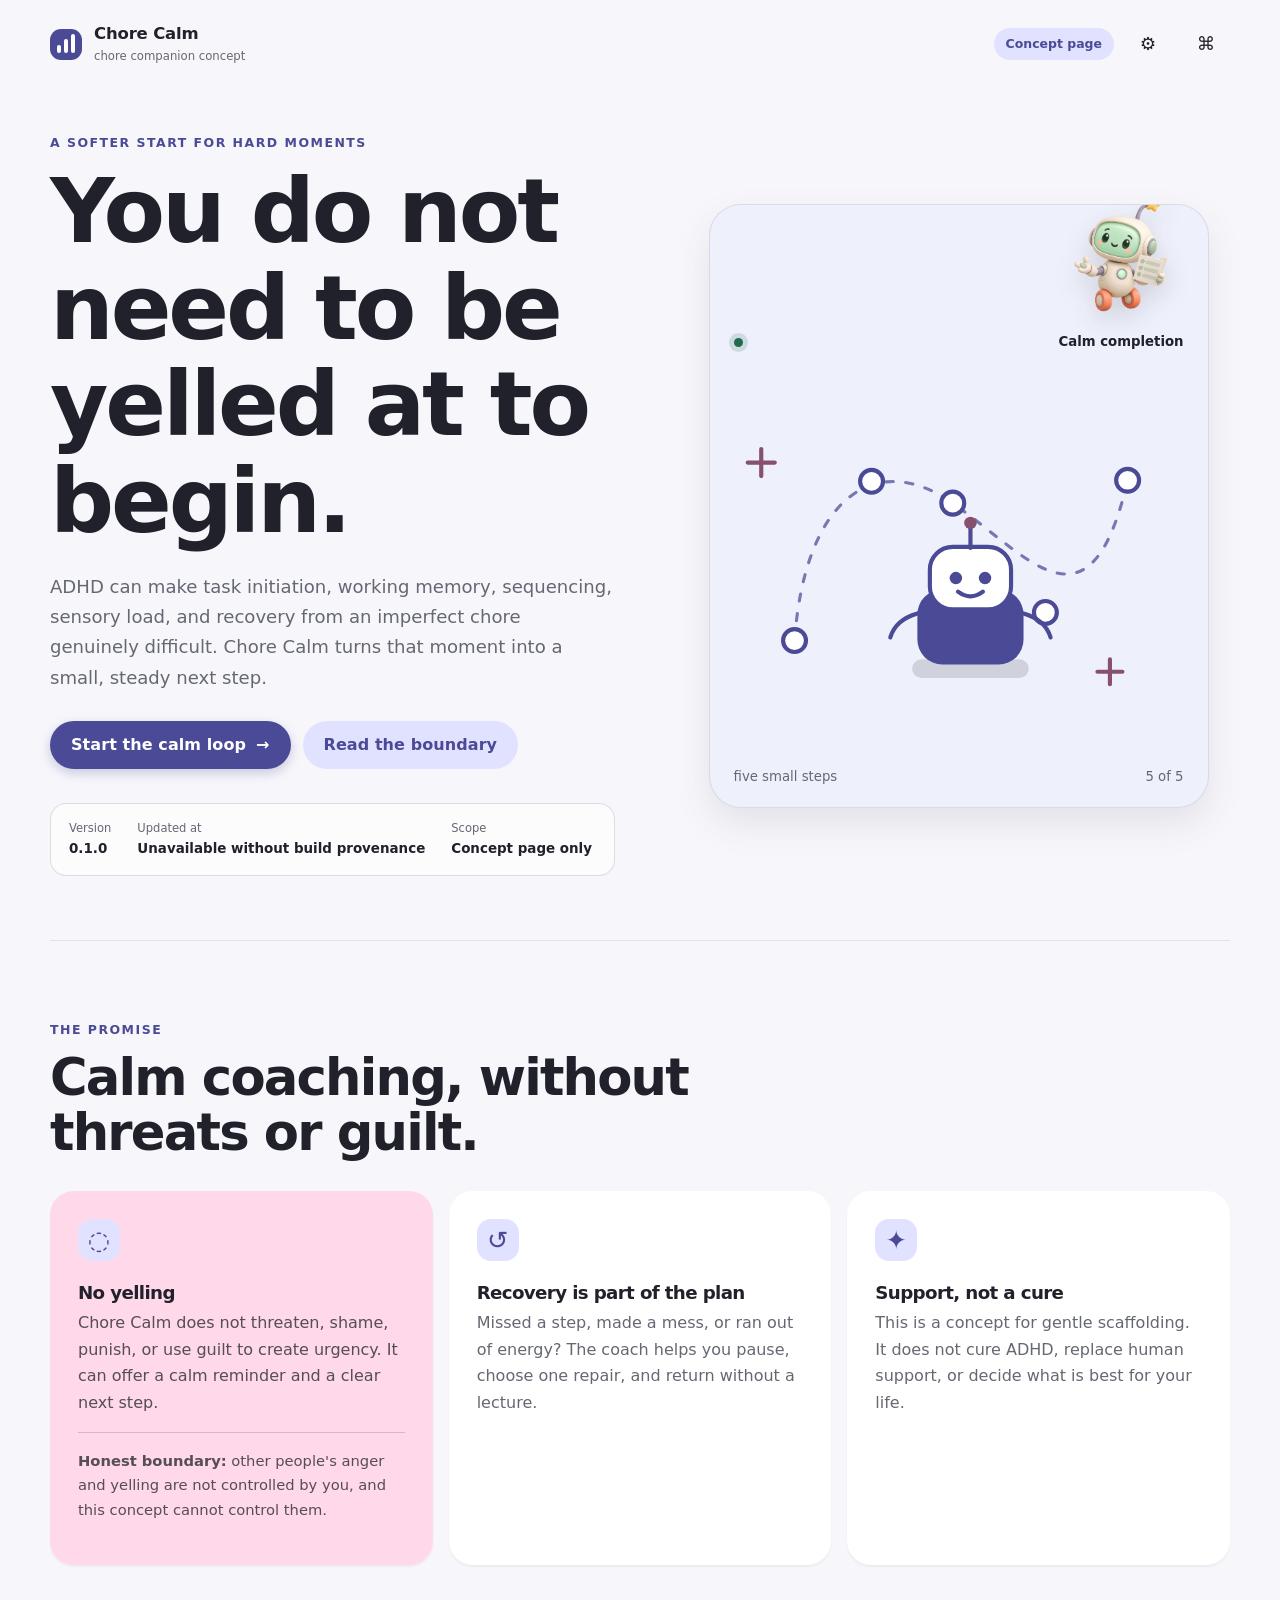
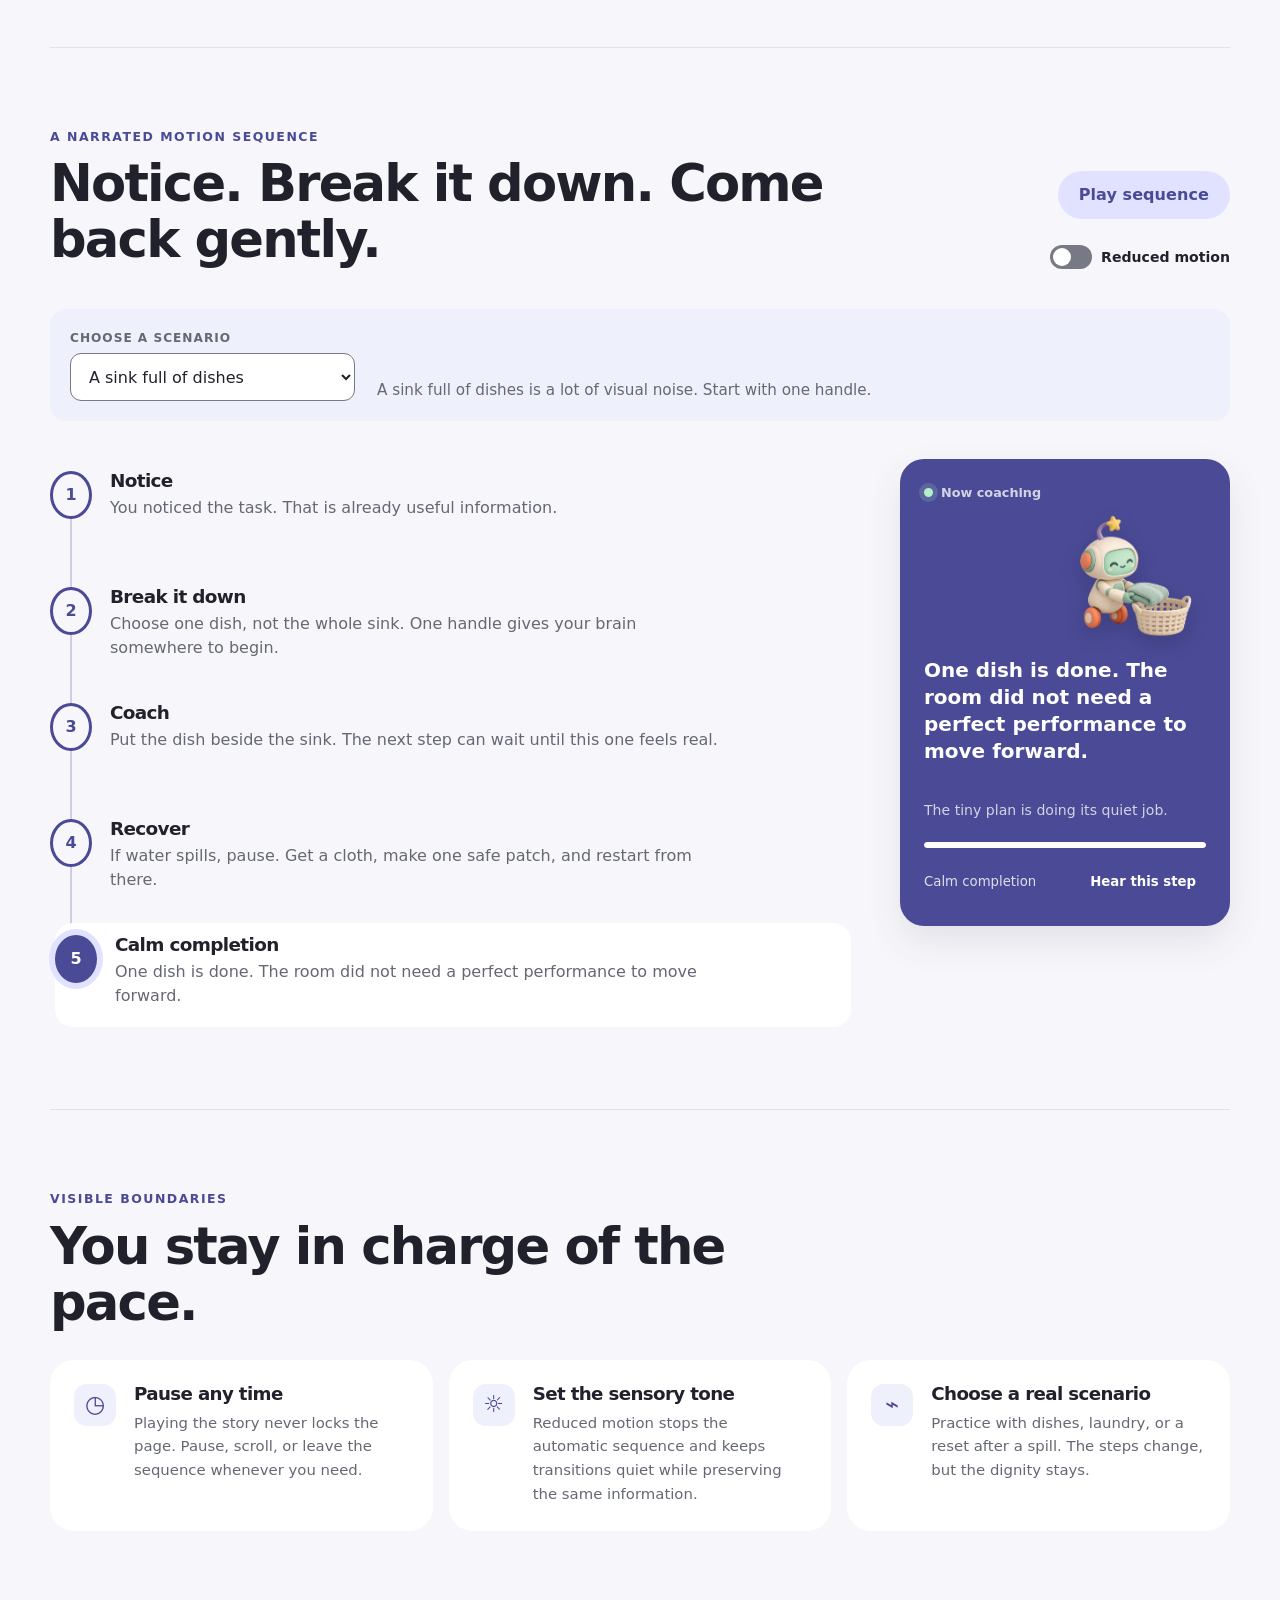
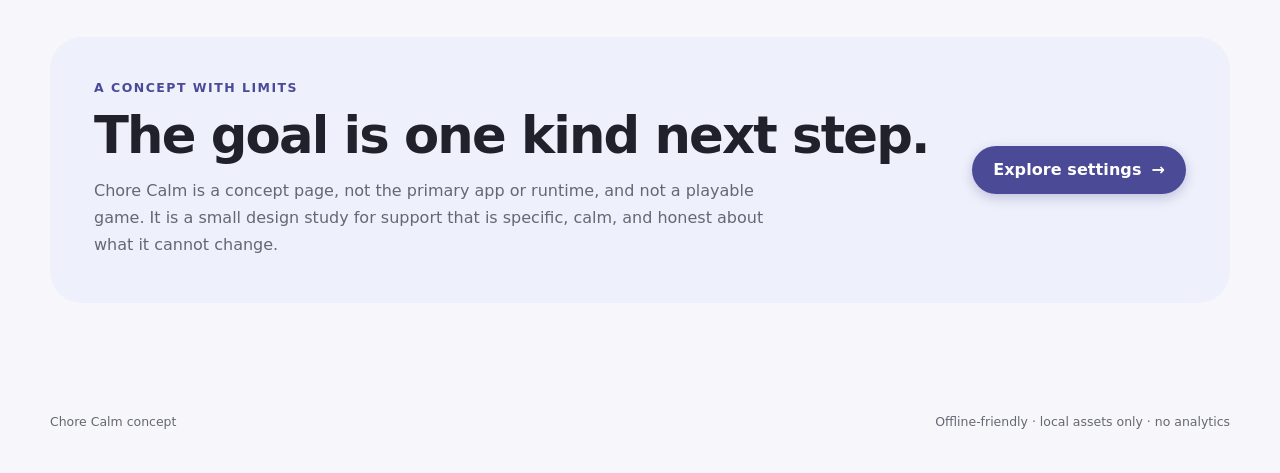
==== index.html @ c02b3ad4 "Bind static build to page and preview provenance Stage the real landing page, local mascot assets, p" ====
<!doctype html>
<html lang="en">
  <head>
    <meta charset="utf-8" />
    <meta name="viewport" content="width=device-width, initial-scale=1" />
    <meta name="theme-color" content="#f6f7fb" />
    <meta name="description" content="A calm, non-shaming chore companion concept for difficult task starts and recovery moments." />
    <meta property="og:title" content="Chore Calm | A gentler way to begin" />
    <meta property="og:description" content="A calm chore companion concept that teaches routines without yelling, shame, or threats." />
    <meta property="og:url" content="https://Ding-Ding-Projects.github.io/chore-calm/" />
    <meta property="og:type" content="website" />
    <meta property="og:site_name" content="Chore Calm" />
    <meta property="og:image" content="https://Ding-Ding-Projects.github.io/chore-calm/social-preview.png" />
    <meta property="og:image:width" content="1200" />
    <meta property="og:image:height" content="630" />
    <meta property="og:image:alt" content="Chore Calm companion robot with a calm five-step chore plan" />
    <meta name="twitter:card" content="summary_large_image" />
    <title>Chore Calm | A gentler way to begin</title>
    <link rel="stylesheet" href="styles.css" />
  </head>
  <body>
    <a class="skip-link" href="#main-content">Skip to content</a>
    <div class="app-shell">
      <header class="top-bar" aria-label="Page header">
        <a class="brand" href="#top" aria-label="Chore Calm home">
          <span class="brand-mark" aria-hidden="true"><span></span><span></span><span></span></span>
          <span>
            <strong>Chore Calm</strong>
            <small>chore companion concept</small>
          </span>
        </a>
        <div class="top-actions">
          <span class="concept-chip">Concept page</span>
          <button class="icon-button" id="open-settings" type="button" aria-haspopup="dialog" aria-controls="settings-dialog" title="Open settings">⚙</button>
          <button class="icon-button" id="open-palette" type="button" aria-haspopup="dialog" aria-controls="palette-dialog" title="Open command palette">⌘</button>
        </div>
      </header>

      <main id="main-content" tabindex="-1">
        <section class="hero section-wrap" id="top" aria-labelledby="hero-title">
          <div class="hero-copy">
            <p class="eyebrow">A softer start for hard moments</p>
            <h1 id="hero-title">You do not need to be yelled at to begin.</h1>
            <p class="hero-lede">ADHD can make task initiation, working memory, sequencing, sensory load, and recovery from an imperfect chore genuinely difficult. Chore Calm turns that moment into a small, steady next step.</p>
            <div class="hero-actions" role="group" aria-label="Explore the concept">
              <button class="button button-filled" id="start-story" type="button">Start the calm loop <span aria-hidden="true">→</span></button>
              <button class="button button-tonal" id="scroll-promise" type="button">Read the boundary</button>
            </div>
            <div class="provenance-card" aria-label="Concept provenance">
              <div><span class="meta-label">Version</span><strong id="version-value">0.1.0</strong></div>
              <div><span class="meta-label">Updated at</span><strong id="updated-value">Unavailable without build provenance</strong></div>
              <div><span class="meta-label">Scope</span><strong>Concept page only</strong></div>
            </div>
          </div>
          <div class="hero-visual" aria-label="Illustration of a small calm coaching loop">
            <div class="orbital-card">
              <img class="hero-mascot" src="assets/chore-calm-mascot-hero.png" alt="A friendly cream, mint, and coral companion robot holding a simple five-step card" />
              <div class="orbital-label"><span class="status-dot"></span><span id="story-status">Ready when you are</span></div>
              <svg class="orbital-art" viewBox="0 0 440 360" role="img" aria-labelledby="orbital-title orbital-description">
                <title id="orbital-title">A small robot beside a five-step path</title>
                <desc id="orbital-description">The path moves through notice, break-down, coaching, recovery, and calm completion.</desc>
                <path class="orbit-path" d="M62 258 C72 120 140 74 214 126 S346 259 382 104" />
                <circle class="path-node node-one" cx="62" cy="258" r="11" />
                <circle class="path-node node-two" cx="136" cy="105" r="11" />
                <circle class="path-node node-three" cx="214" cy="126" r="11" />
                <circle class="path-node node-four" cx="303" cy="231" r="11" />
                <circle class="path-node node-five" cx="382" cy="104" r="11" />
                <g class="robot" transform="translate(170 164)">
                  <rect class="robot-shadow" x="5" y="112" width="112" height="18" rx="9" />
                  <rect class="robot-body" x="10" y="45" width="102" height="72" rx="24" />
                  <rect class="robot-head" x="22" y="4" width="78" height="60" rx="22" />
                  <circle class="robot-eye" cx="47" cy="34" r="6" />
                  <circle class="robot-eye" cx="75" cy="34" r="6" />
                  <path class="robot-smile" d="M49 47 Q61 56 73 47" />
                  <path class="robot-antenna" d="M61 5 V-14" />
                  <circle class="robot-light" cx="61" cy="-19" r="6" />
                  <path class="robot-arm" d="M10 68 Q-11 74 -16 91" />
                  <path class="robot-arm" d="M112 68 Q133 74 138 91" />
                </g>
                <g class="sparkle sparkle-one" aria-hidden="true"><path d="M30 74v26M17 87h26" /></g>
                <g class="sparkle sparkle-two" aria-hidden="true"><path d="M365 276v24M353 288h24" /></g>
              </svg>
              <div class="orbital-footer"><span>five small steps</span><span id="step-count">1 of 5</span></div>
            </div>
          </div>
        </section>

        <section class="promise-section section-wrap" id="promise" aria-labelledby="promise-title">
          <div class="section-heading">
            <p class="eyebrow">The promise</p>
            <h2 id="promise-title">Calm coaching, without threats or guilt.</h2>
          </div>
          <div class="promise-grid">
            <article class="promise-card promise-card-primary">
              <span class="large-icon" aria-hidden="true">◌</span>
              <h3>No yelling</h3>
              <p>Chore Calm does not threaten, shame, punish, or use guilt to create urgency. It can offer a calm reminder and a clear next step.</p>
              <p class="boundary-note"><strong>Honest boundary:</strong> other people's anger and yelling are not controlled by you, and this concept cannot control them.</p>
            </article>
            <article class="promise-card">
              <span class="large-icon" aria-hidden="true">↺</span>
              <h3>Recovery is part of the plan</h3>
              <p>Missed a step, made a mess, or ran out of energy? The coach helps you pause, choose one repair, and return without a lecture.</p>
            </article>
            <article class="promise-card">
              <span class="large-icon" aria-hidden="true">✦</span>
              <h3>Support, not a cure</h3>
              <p>This is a concept for gentle scaffolding. It does not cure ADHD, replace human support, or decide what is best for your life.</p>
            </article>
          </div>
        </section>

        <section class="story-section section-wrap" id="story" aria-labelledby="story-title">
          <div class="story-header">
            <div>
              <p class="eyebrow">A narrated motion sequence</p>
              <h2 id="story-title">Notice. Break it down. Come back gently.</h2>
            </div>
            <div class="story-tools" role="group" aria-label="Motion controls">
              <button class="button button-tonal" id="play-story" type="button" aria-pressed="false">Play sequence</button>
              <label class="switch-label"><input id="reduced-motion" type="checkbox" /><span class="switch-track" aria-hidden="true"><span></span></span><span>Reduced motion</span></label>
            </div>
          </div>
          <div class="scenario-bar">
            <label for="scenario-select"><span class="field-label">Choose a scenario</span><select id="scenario-select"></select></label>
            <p id="scenario-description">A sink full of dishes is a lot of visual noise. Start with one handle.</p>
          </div>
          <div class="story-layout">
            <div class="story-rail" aria-label="Coaching sequence">
              <div class="rail-line" aria-hidden="true"></div>
              <ol id="story-steps" class="story-steps"></ol>
            </div>
            <aside class="narration-card" aria-live="polite" aria-atomic="true">
              <div class="narration-topline"><span class="status-dot"></span><span id="narration-kicker">Now coaching</span></div>
              <img class="story-character" id="story-character" src="assets/chore-calm-first-step.png" alt="The companion robot carrying a folded towel toward a basket" />
              <p id="narration-text">You noticed the task. That is already useful information.</p>
              <p class="tone-note" id="tone-note">Steady support is available.</p>
              <div class="narration-progress"><span id="narration-progress-bar"></span></div>
              <div class="narration-footer"><span id="narration-step-label">Notice</span><button class="text-button" id="narrate-now" type="button">Hear this step</button></div>
            </aside>
          </div>
        </section>

        <section class="controls-section section-wrap" id="controls" aria-labelledby="controls-title">
          <div class="section-heading">
            <p class="eyebrow">Visible boundaries</p>
            <h2 id="controls-title">You stay in charge of the pace.</h2>
          </div>
          <div class="control-grid">
            <article class="control-card">
              <div class="control-card-icon" aria-hidden="true">◷</div>
              <div><h3>Pause any time</h3><p>Playing the story never locks the page. Pause, scroll, or leave the sequence whenever you need.</p></div>
            </article>
            <article class="control-card">
              <div class="control-card-icon" aria-hidden="true">☼</div>
              <div><h3>Set the sensory tone</h3><p>Reduced motion stops the automatic sequence and keeps transitions quiet while preserving the same information.</p></div>
            </article>
            <article class="control-card">
              <div class="control-card-icon" aria-hidden="true">⌁</div>
              <div><h3>Choose a real scenario</h3><p>Practice with dishes, laundry, or a reset after a spill. The steps change, but the dignity stays.</p></div>
            </article>
          </div>
        </section>

        <section class="closing-section section-wrap" aria-labelledby="closing-title">
          <div class="closing-card">
            <div><p class="eyebrow">A concept with limits</p><h2 id="closing-title">The goal is one kind next step.</h2><p>Chore Calm is a concept page, not the primary app or runtime, and not a playable game. It is a small design study for support that is specific, calm, and honest about what it cannot change.</p></div>
            <button class="button button-filled" id="open-settings-bottom" type="button">Explore settings <span aria-hidden="true">→</span></button>
          </div>
        </section>
      </main>

      <footer class="footer section-wrap">
        <span>Chore Calm concept</span><span>Offline-friendly · local assets only · no analytics</span>
      </footer>
    </div>

    <div class="toast-region" id="toast-region" aria-live="polite" aria-atomic="true"></div>

    <dialog class="surface-dialog" id="settings-dialog" aria-labelledby="settings-title">
      <div class="dialog-header"><div><p class="eyebrow">Personalize this concept</p><h2 id="settings-title">Settings</h2></div><button class="icon-button close-dialog" type="button" aria-label="Close settings">×</button></div>
      <div class="dialog-scroll">
        <section class="settings-group" aria-labelledby="language-settings-title"><h3 id="language-settings-title">Language and tone</h3>
          <label class="field-row" for="language-mode"><span><strong>Language mode</strong><small>English, Cantonese, or both</small></span><select id="language-mode"><option value="en">English</option><option value="zh">廣東話</option><option value="bilingual">Bilingual / 雙語</option></select></label>
          <label class="field-row" for="english-funny"><span><strong>English tone</strong><small>Level 1 is steady, level 5 is playful</small></span><input id="english-funny" type="range" min="1" max="5" value="5" /></label>
          <label class="field-row" for="cantonese-funny"><span><strong>Cantonese tone</strong><small>Level 1 is steady, level 5 is playful</small></span><input id="cantonese-funny" type="range" min="1" max="5" value="5" /></label>
          <label class="switch-label full-row"><input id="show-emojis" type="checkbox" checked /><span class="switch-track" aria-hidden="true"><span></span></span><span>Show decorative emojis in messages</span></label>
        </section>
        <section class="settings-group" aria-labelledby="appearance-settings-title"><h3 id="appearance-settings-title">Appearance</h3>
          <label class="field-row" for="theme-mode"><span><strong>Theme</strong><small>Stored on this device</small></span><select id="theme-mode"><option value="system">Use device setting</option><option value="light">Light</option><option value="dark">Dark</option></select></label>
          <button class="button button-outlined full-row" id="reset-panel" type="button">Reset panel layout</button>
        </section>
        <section class="settings-group" aria-labelledby="narration-settings-title"><h3 id="narration-settings-title">Narration</h3>
          <label class="switch-label full-row"><input id="narration-enabled" type="checkbox" /><span class="switch-track" aria-hidden="true"><span></span></span><span>Enable spoken coaching (off by default)</span></label>
          <label class="field-row" for="narration-language"><span><strong>Narration language</strong><small>Both speaks English, then Cantonese</small></span><select id="narration-language"><option value="en">English</option><option value="zh">廣東話</option><option value="both">Both / 兩種</option></select></label>
          <label class="field-row" for="english-voice"><span><strong>English voice</strong><small>Choose automatically uses the available voice</small></span><select id="english-voice"><option value="auto">Choose automatically</option></select></label>
          <label class="field-row" for="cantonese-voice"><span><strong>Cantonese voice</strong><small>Uses a local Cantonese voice when available</small></span><select id="cantonese-voice"><option value="auto">Choose automatically</option></select></label>
          <label class="field-row" for="speech-rate"><span><strong>Rate</strong><small id="speech-rate-value">1.0</small></span><input id="speech-rate" type="range" min="0.5" max="2" step="0.1" value="1" /></label>
          <label class="field-row" for="speech-pitch"><span><strong>Pitch</strong><small id="speech-pitch-value">1.0</small></span><input id="speech-pitch" type="range" min="0.5" max="2" step="0.1" value="1" /></label>
        </section>
        <section class="settings-group" aria-labelledby="privacy-settings-title"><h3 id="privacy-settings-title">Local privacy</h3>
          <p class="settings-copy">This page makes no network calls. A vocabulary file is read locally and only a validated local copy can be stored in this browser. Do not upload a file containing sensitive information on a shared device.</p>
          <label class="file-picker full-row" for="vocabulary-file"><span class="button button-outlined">Choose local JSON</span><input id="vocabulary-file" type="file" accept="application/json,.json" /><span id="vocabulary-status">No file loaded</span></label>
          <button class="text-button full-row" id="clear-vocabulary" type="button">Clear local vocabulary</button>
        </section>
      </div>
      <div class="dialog-actions"><button class="button button-tonal close-dialog" type="button">Done</button></div>
    </dialog>

    <dialog class="surface-dialog palette-dialog" id="palette-dialog" aria-labelledby="palette-title">
      <div class="dialog-header"><div><p class="eyebrow">Quick navigation</p><h2 id="palette-title">Command palette</h2></div><button class="icon-button close-dialog" type="button" aria-label="Close command palette">×</button></div>
      <label class="palette-search" for="palette-input"><span aria-hidden="true">⌕</span><input id="palette-input" type="search" placeholder="Search controls and sections" autocomplete="off" /></label>
      <ul class="palette-results" id="palette-results" role="listbox" aria-label="Command results"></ul>
      <p class="palette-hint"><kbd>↑</kbd><kbd>↓</kbd> to move · <kbd>Enter</kbd> to open · <kbd>Esc</kbd> to close</p>
    </dialog>

    <script src="build-provenance.js"></script>
    <script src="content.js"></script>
    <script src="script.js"></script>
  </body>
</html>
---- styles.css ----
:root {
  color-scheme: light;
  --bg: #f7f7fb;
  --surface: #ffffff;
  --surface-container: #eef0fb;
  --surface-high: #e5e7f4;
  --ink: #20212a;
  --muted: #656873;
  --outline: #777985;
  --primary: #4a4a96;
  --on-primary: #ffffff;
  --primary-soft: #e1e2ff;
  --secondary: #5d5c70;
  --tertiary: #87506f;
  --tertiary-soft: #ffd8ea;
  --success: #216a50;
  --shadow: 0 16px 36px rgba(43, 43, 70, 0.1);
  --radius-xl: 32px;
  --radius-lg: 24px;
  --radius-md: 16px;
  --radius-sm: 10px;
  --max-width: 1180px;
  --focus: 0 0 0 3px var(--surface), 0 0 0 6px #6868c0;
  font-family: Inter, ui-sans-serif, system-ui, -apple-system, BlinkMacSystemFont, "Segoe UI", sans-serif;
  line-height: 1.5;
  font-weight: 400;
  font-synthesis: none;
  text-rendering: optimizeLegibility;
}

:root[data-theme="dark"] {
  color-scheme: dark;
  --bg: #12131a;
  --surface: #1c1d25;
  --surface-container: #242535;
  --surface-high: #2b2c3f;
  --ink: #e6e1ea;
  --muted: #c4c1ca;
  --outline: #91919f;
  --primary: #c4c3ff;
  --on-primary: #292967;
  --primary-soft: #34346a;
  --secondary: #c8c5d8;
  --tertiary: #f3b1d3;
  --tertiary-soft: #632f50;
  --success: #7ed8af;
  --shadow: 0 16px 36px rgba(0, 0, 0, 0.26);
  --focus: 0 0 0 3px var(--surface), 0 0 0 6px #aaa9ff;
}

* { box-sizing: border-box; }
html { scroll-behavior: smooth; }
body { margin: 0; background: var(--bg); color: var(--ink); }
button, input, select { font: inherit; }
button, select, input[type="range"], input[type="checkbox"], .file-picker { min-height: 48px; }
button, select, .file-picker { cursor: pointer; }
button:focus-visible, a:focus-visible, select:focus-visible, input:focus-visible, .file-picker:focus-within { outline: none; box-shadow: var(--focus); }
a { color: inherit; }
.skip-link { position: fixed; z-index: 20; left: 16px; top: -60px; padding: 12px 16px; background: var(--primary); color: var(--on-primary); border-radius: 12px; text-decoration: none; }
.skip-link:focus { top: 16px; }
.app-shell { min-height: 100vh; overflow: hidden; }
.section-wrap { width: min(calc(100% - 48px), var(--max-width)); margin-inline: auto; }
.top-bar { display: flex; align-items: center; justify-content: space-between; width: min(calc(100% - 48px), var(--max-width)); min-height: 88px; margin: auto; }
.brand { display: inline-flex; align-items: center; gap: 12px; text-decoration: none; }
.brand strong { display: block; font-size: 1.03rem; letter-spacing: -0.01em; }
.brand small { display: block; color: var(--muted); font-size: 0.73rem; margin-top: 1px; }
.brand-mark { display: inline-flex; align-items: end; gap: 3px; height: 31px; padding: 7px; background: var(--primary); border-radius: 11px; }
.brand-mark span { display: block; width: 4px; border-radius: 5px; background: var(--on-primary); }
.brand-mark span:nth-child(1) { height: 8px; }.brand-mark span:nth-child(2) { height: 14px; }.brand-mark span:nth-child(3) { height: 19px; }
.top-actions { display: flex; align-items: center; gap: 10px; }.concept-chip { padding: 7px 12px; border-radius: 99px; color: var(--primary); background: var(--primary-soft); font-size: 0.78rem; font-weight: 700; }
.icon-button { display: inline-grid; place-items: center; width: 48px; padding: 0; border: 0; border-radius: 50%; background: transparent; color: var(--ink); font-size: 1.15rem; }
.icon-button:hover { background: var(--surface-high); }
.hero { display: grid; grid-template-columns: 1.02fr 0.98fr; gap: 72px; align-items: center; min-height: 610px; padding-top: 48px; padding-bottom: 64px; }
.eyebrow { margin: 0 0 12px; color: var(--primary); font-size: 0.78rem; font-weight: 800; letter-spacing: 0.12em; line-height: 1.2; text-transform: uppercase; }
h1, h2, h3, p { margin-top: 0; } h1, h2, h3 { letter-spacing: -0.035em; line-height: 1.08; } h1 { max-width: 650px; margin-bottom: 22px; font-size: clamp(3rem, 7vw, 5.85rem); font-weight: 760; } h2 { margin-bottom: 14px; font-size: clamp(2rem, 4vw, 3.3rem); } h3 { margin-bottom: 8px; font-size: 1.14rem; }
.hero-lede { max-width: 610px; margin-bottom: 28px; color: var(--muted); font-size: 1.13rem; line-height: 1.67; }
.hero-actions { display: flex; flex-wrap: wrap; gap: 12px; margin-bottom: 34px; }.button { display: inline-flex; align-items: center; justify-content: center; gap: 10px; padding: 0 20px; border: 1px solid transparent; border-radius: 999px; font-weight: 750; letter-spacing: 0.005em; transition: transform .18s ease, box-shadow .18s ease, background .18s ease; }.button:hover { transform: translateY(-1px); }.button-filled { background: var(--primary); color: var(--on-primary); box-shadow: 0 4px 12px color-mix(in srgb, var(--primary) 28%, transparent); }.button-tonal { background: var(--primary-soft); color: var(--primary); }.button-outlined { border-color: var(--outline); background: transparent; color: var(--ink); }.text-button { min-height: 40px; padding: 5px 10px; border: 0; border-radius: 9px; background: transparent; color: var(--primary); font-weight: 750; }.text-button:hover { background: var(--primary-soft); }
.provenance-card { display: flex; flex-wrap: wrap; gap: 17px 26px; padding: 16px 18px; border: 1px solid color-mix(in srgb, var(--outline) 24%, transparent); border-radius: var(--radius-md); background: color-mix(in srgb, var(--surface) 60%, transparent); }.provenance-card > div { display: grid; gap: 2px; }.meta-label { color: var(--muted); font-size: 0.72rem; }.provenance-card strong { font-size: 0.84rem; font-weight: 700; }
.hero-visual { display: grid; place-items: center; }.orbital-card { width: min(100%, 500px); overflow: hidden; border: 1px solid color-mix(in srgb, var(--outline) 18%, transparent); border-radius: var(--radius-xl); background: var(--surface-container); box-shadow: var(--shadow); }.orbital-label, .orbital-footer { display: flex; align-items: center; justify-content: space-between; padding: 20px 24px; color: var(--muted); font-size: 0.83rem; }.orbital-label { color: var(--ink); font-weight: 750; }.status-dot { display: inline-block; width: 9px; height: 9px; margin-right: 8px; border-radius: 50%; background: var(--success); box-shadow: 0 0 0 5px color-mix(in srgb, var(--success) 16%, transparent); }.orbital-art { display: block; width: 100%; height: auto; padding: 0 20px; }.orbit-path { fill: none; stroke: var(--primary); stroke-dasharray: 7 12; stroke-linecap: round; stroke-width: 3; opacity: .72; animation: draw-path 4s ease-in-out infinite alternate; }.path-node { fill: var(--surface); stroke: var(--primary); stroke-width: 4; animation: node-breathe 2.6s ease-in-out infinite; }.node-two { animation-delay: .25s; }.node-three { animation-delay: .5s; }.node-four { animation-delay: .75s; }.node-five { animation-delay: 1s; }.robot { transform-box: fill-box; transform-origin: center; animation: robot-float 3.8s ease-in-out infinite; }.robot-shadow { fill: color-mix(in srgb, var(--ink) 15%, transparent); }.robot-body { fill: var(--primary); }.robot-head { fill: var(--surface); stroke: var(--primary); stroke-width: 4; }.robot-eye { fill: var(--primary); }.robot-smile, .robot-antenna, .robot-arm { fill: none; stroke: var(--primary); stroke-linecap: round; stroke-width: 4; }.robot-light { fill: var(--tertiary); }.sparkle path { fill: none; stroke: var(--tertiary); stroke-linecap: round; stroke-width: 4; }.sparkle-one { animation: sparkle 2.5s ease-in-out infinite; }.sparkle-two { animation: sparkle 2.5s ease-in-out .8s infinite; }
.promise-section, .story-section, .controls-section, .closing-section { padding-block: 82px; }.promise-section { border-top: 1px solid color-mix(in srgb, var(--outline) 16%, transparent); }.section-heading { max-width: 700px; margin-bottom: 30px; }.promise-grid { display: grid; grid-template-columns: repeat(3, 1fr); gap: 16px; }.promise-card { min-height: 270px; padding: 28px; border-radius: var(--radius-lg); background: var(--surface); box-shadow: 0 2px 2px color-mix(in srgb, var(--ink) 5%, transparent); }.promise-card-primary { background: var(--tertiary-soft); }.promise-card p { color: var(--muted); line-height: 1.65; }.promise-card-primary p { color: color-mix(in srgb, var(--ink) 76%, transparent); }.large-icon { display: inline-grid; place-items: center; width: 42px; height: 42px; margin-bottom: 22px; border-radius: 14px; background: var(--primary-soft); color: var(--primary); font-size: 1.6rem; }.boundary-note { padding-top: 16px; border-top: 1px solid color-mix(in srgb, var(--ink) 18%, transparent); font-size: .92rem; }
.story-section { border-top: 1px solid color-mix(in srgb, var(--outline) 16%, transparent); }.story-header { display: flex; align-items: end; justify-content: space-between; gap: 24px; }.story-tools { display: flex; align-items: center; flex-wrap: wrap; justify-content: end; gap: 14px; }.switch-label { display: inline-flex; align-items: center; gap: 9px; min-height: 48px; color: var(--ink); font-size: .88rem; font-weight: 700; }.switch-label input { position: absolute; width: 1px; height: 1px; opacity: .01; }.switch-track { position: relative; display: inline-block; width: 42px; height: 24px; padding: 3px; border-radius: 99px; background: var(--outline); transition: background .2s ease; }.switch-track span { display: block; width: 18px; height: 18px; border-radius: 50%; background: white; transition: transform .2s ease; }.switch-label input:checked + .switch-track { background: var(--primary); }.switch-label input:checked + .switch-track span { transform: translateX(18px); }
.scenario-bar { display: flex; align-items: end; gap: 22px; margin-top: 28px; padding: 20px; border-radius: var(--radius-md); background: var(--surface-container); }.scenario-bar label { display: grid; gap: 6px; min-width: min(100%, 285px); }.field-label { color: var(--muted); font-size: .76rem; font-weight: 800; text-transform: uppercase; letter-spacing: .08em; }.scenario-bar select, .field-row select { width: 100%; min-height: 48px; padding: 0 14px; border: 1px solid var(--outline); border-radius: 11px; background: var(--surface); color: var(--ink); }.scenario-bar p { margin: 0; color: var(--muted); font-size: .95rem; }
.story-layout { display: grid; grid-template-columns: minmax(0, 1fr) 330px; gap: 54px; align-items: start; margin-top: 38px; }.story-rail { position: relative; }.rail-line { position: absolute; left: 20px; top: 22px; bottom: 22px; width: 2px; background: color-mix(in srgb, var(--primary) 24%, transparent); }.story-steps { display: grid; gap: 12px; position: relative; list-style: none; margin: 0; padding: 0; }.story-step { display: grid; grid-template-columns: 42px 1fr; gap: 18px; align-items: start; min-height: 104px; padding: 12px 14px 18px 0; border-radius: 18px; transition: background .28s ease, transform .28s ease; }.story-step.is-current { background: var(--surface); transform: translateX(5px); }.step-marker { display: grid; place-items: center; width: 42px; height: 42px; border: 3px solid var(--primary); border-radius: 50%; background: var(--bg); color: var(--primary); font-weight: 800; z-index: 1; }.story-step.is-current .step-marker { background: var(--primary); color: var(--on-primary); box-shadow: 0 0 0 6px var(--primary-soft); }.story-step h3 { margin: 0 0 5px; font-size: 1.15rem; }.story-step p { max-width: 620px; margin: 0; color: var(--muted); }.story-step .secondary-copy { display: none; margin-top: 4px; font-size: .9rem; }.lang-zh .primary-copy { display: none; }.lang-zh .secondary-copy { display: block; }.lang-bilingual .secondary-copy { display: block; }
.narration-card { position: sticky; top: 22px; padding: 24px; border-radius: var(--radius-lg); background: var(--primary); color: var(--on-primary); box-shadow: var(--shadow); }.narration-topline { color: color-mix(in srgb, var(--on-primary) 76%, transparent); font-size: .8rem; font-weight: 750; }.narration-card .status-dot { background: #b5efc6; box-shadow: 0 0 0 5px rgba(181,239,198,.16); }.narration-card p { min-height: 130px; margin: 28px 0 24px; font-size: 1.25rem; font-weight: 700; line-height: 1.35; }.narration-progress { height: 6px; overflow: hidden; border-radius: 99px; background: color-mix(in srgb, var(--on-primary) 26%, transparent); }.narration-progress span { display: block; width: 20%; height: 100%; border-radius: inherit; background: var(--on-primary); transition: width .3s ease; }.narration-footer { display: flex; align-items: center; justify-content: space-between; gap: 12px; margin-top: 14px; color: color-mix(in srgb, var(--on-primary) 82%, transparent); font-size: .83rem; }.narration-footer .text-button { color: var(--on-primary); }
.controls-section { border-top: 1px solid color-mix(in srgb, var(--outline) 16%, transparent); }.control-grid { display: grid; grid-template-columns: repeat(3, 1fr); gap: 16px; }.control-card { display: flex; gap: 18px; padding: 24px; border-radius: var(--radius-lg); background: var(--surface); }.control-card p { margin-bottom: 0; color: var(--muted); font-size: .93rem; line-height: 1.6; }.control-card-icon { display: grid; place-items: center; flex: 0 0 42px; width: 42px; height: 42px; border-radius: 13px; background: var(--surface-container); color: var(--primary); font-size: 1.45rem; }.closing-section { padding-top: 24px; }.closing-card { display: flex; align-items: center; justify-content: space-between; gap: 32px; padding: 44px; border-radius: var(--radius-xl); background: var(--surface-container); }.closing-card p:not(.eyebrow) { max-width: 700px; margin: 0; color: var(--muted); line-height: 1.7; }.footer { display: flex; justify-content: space-between; gap: 20px; padding-block: 28px 42px; color: var(--muted); font-size: .78rem; }
.toast-region { position: fixed; right: 20px; bottom: 20px; z-index: 25; display: grid; gap: 10px; width: min(360px, calc(100% - 40px)); }.toast { padding: 15px 17px; border: 1px solid color-mix(in srgb, var(--outline) 30%, transparent); border-radius: 15px; background: var(--surface); color: var(--ink); box-shadow: var(--shadow); animation: toast-in .25s ease both; }.toast strong { display: block; margin-bottom: 3px; }.toast p { margin: 0; color: var(--muted); font-size: .88rem; }
.surface-dialog { width: min(680px, calc(100% - 32px)); max-height: min(760px, calc(100dvh - 32px)); padding: 0; overflow: hidden; border: 1px solid color-mix(in srgb, var(--outline) 35%, transparent); border-radius: var(--radius-xl); background: var(--surface); color: var(--ink); box-shadow: 0 24px 70px rgba(0,0,0,.3); }.surface-dialog::backdrop { background: rgba(18, 19, 26, .48); backdrop-filter: blur(4px); }.dialog-header { display: flex; align-items: start; justify-content: space-between; gap: 18px; padding: 28px 30px 18px; }.dialog-header h2 { margin-bottom: 0; }.dialog-scroll { max-height: min(570px, calc(100dvh - 188px)); overflow: auto; padding: 0 30px 22px; }.settings-group { padding-block: 20px; border-top: 1px solid color-mix(in srgb, var(--outline) 20%, transparent); }.settings-group h3 { margin-bottom: 16px; font-size: 1.1rem; }.settings-copy { margin: 0 0 16px; color: var(--muted); font-size: .9rem; }.field-row { display: grid; grid-template-columns: 1fr minmax(170px, 230px); align-items: center; gap: 18px; min-height: 68px; }.field-row > span { display: grid; gap: 3px; }.field-row small { color: var(--muted); font-size: .78rem; }.field-row input[type="range"] { width: 100%; accent-color: var(--primary); }.full-row { width: 100%; margin-top: 10px; }.file-picker { display: flex; align-items: center; gap: 12px; flex-wrap: wrap; color: var(--muted); }.file-picker input { position: absolute; width: 1px; height: 1px; overflow: hidden; clip: rect(0 0 0 0); white-space: nowrap; }.file-picker .button { min-height: 48px; }.dialog-actions { display: flex; justify-content: end; padding: 14px 30px 24px; border-top: 1px solid color-mix(in srgb, var(--outline) 20%, transparent); }.palette-dialog { width: min(620px, calc(100% - 32px)); }.palette-search { display: flex; align-items: center; gap: 10px; margin: 0 30px 12px; padding: 0 14px; border: 1px solid var(--outline); border-radius: 14px; }.palette-search input { width: 100%; min-height: 52px; border: 0; outline: 0; background: transparent; color: var(--ink); }.palette-results { display: grid; gap: 6px; min-height: 90px; max-height: 330px; overflow: auto; margin: 0; padding: 0 30px; list-style: none; }.palette-results button { display: flex; align-items: center; justify-content: space-between; width: 100%; min-height: 54px; padding: 0 14px; border: 0; border-radius: 12px; background: transparent; color: var(--ink); text-align: left; }.palette-results button:hover, .palette-results button[aria-selected="true"] { background: var(--primary-soft); }.palette-results small { color: var(--muted); }.palette-hint { margin: 18px 30px 24px; color: var(--muted); font-size: .76rem; }.palette-hint kbd { display: inline-block; margin-right: 4px; padding: 2px 5px; border: 1px solid var(--outline); border-radius: 4px; font-family: inherit; }
@keyframes draw-path { from { stroke-dashoffset: 0; } to { stroke-dashoffset: -38; } } @keyframes node-breathe { 0%,100% { transform: scale(1); transform-origin: center; } 50% { transform: scale(1.12); transform-origin: center; } } @keyframes robot-float { 0%,100% { transform: translateY(0); } 50% { transform: translateY(-7px); } } @keyframes sparkle { 0%,100% { opacity: .25; transform: scale(.7); transform-origin: center; } 50% { opacity: 1; transform: scale(1); transform-origin: center; } } @keyframes toast-in { from { opacity: 0; transform: translateY(8px); } to { opacity: 1; transform: translateY(0); } }
@media (prefers-reduced-motion: reduce) { *, *::before, *::after { scroll-behavior: auto !important; animation-duration: .001ms !important; animation-iteration-count: 1 !important; transition-duration: .001ms !important; } }
@media (max-width: 880px) { .hero { grid-template-columns: 1fr; gap: 34px; min-height: auto; }.hero-copy { max-width: 700px; }.hero-visual { justify-items: start; }.promise-grid, .control-grid { grid-template-columns: 1fr 1fr; }.promise-card-primary { grid-column: 1 / -1; }.story-layout { grid-template-columns: 1fr; gap: 28px; }.narration-card { position: relative; top: auto; }.narration-card p { min-height: auto; }.closing-card { align-items: start; flex-direction: column; } }
@media (max-width: 600px) { .section-wrap, .top-bar { width: min(calc(100% - 32px), var(--max-width)); }.top-bar { min-height: 76px; }.concept-chip { display: none; }.hero { padding-top: 34px; padding-bottom: 36px; }.hero-lede { font-size: 1rem; }.provenance-card { display: grid; gap: 11px; }.promise-section, .story-section, .controls-section, .closing-section { padding-block: 58px; }.promise-grid, .control-grid { grid-template-columns: 1fr; }.promise-card-primary { grid-column: auto; }.story-header, .scenario-bar { align-items: start; flex-direction: column; }.story-tools { justify-content: start; }.story-step { grid-template-columns: 36px 1fr; gap: 14px; }.step-marker { width: 36px; height: 36px; }.rail-line { left: 17px; }.closing-card { padding: 28px; }.footer { align-items: start; flex-direction: column; }.field-row { grid-template-columns: 1fr; gap: 7px; padding-block: 10px; }.dialog-header, .dialog-scroll { padding-inline: 20px; }.palette-search, .palette-results { margin-inline: 20px; padding-inline: 0; }.palette-hint { margin-inline: 20px; } }
@media (max-width: 360px) { .section-wrap, .top-bar { width: calc(100% - 24px); } h1 { font-size: 2.7rem; }.hero-actions .button { width: 100%; }.story-tools .button { width: 100%; }.narration-footer { align-items: start; flex-direction: column; } }

.narration-card .tone-note { min-height: 0; margin: -10px 0 22px; color: color-mix(in srgb, var(--on-primary) 76%, transparent); font-size: .88rem; font-weight: 500; }
.surface-dialog { resize: both; }
.hero-mascot { display: block; width: 125px; height: 125px; object-fit: contain; margin: -12px 24px -6px auto; filter: drop-shadow(0 10px 12px rgba(31, 31, 45, .15)); }
.story-character { display: block; width: 100%; height: 130px; object-fit: contain; object-position: right center; margin: 8px 0 -12px; filter: drop-shadow(0 8px 10px rgba(0, 0, 0, .14)); }
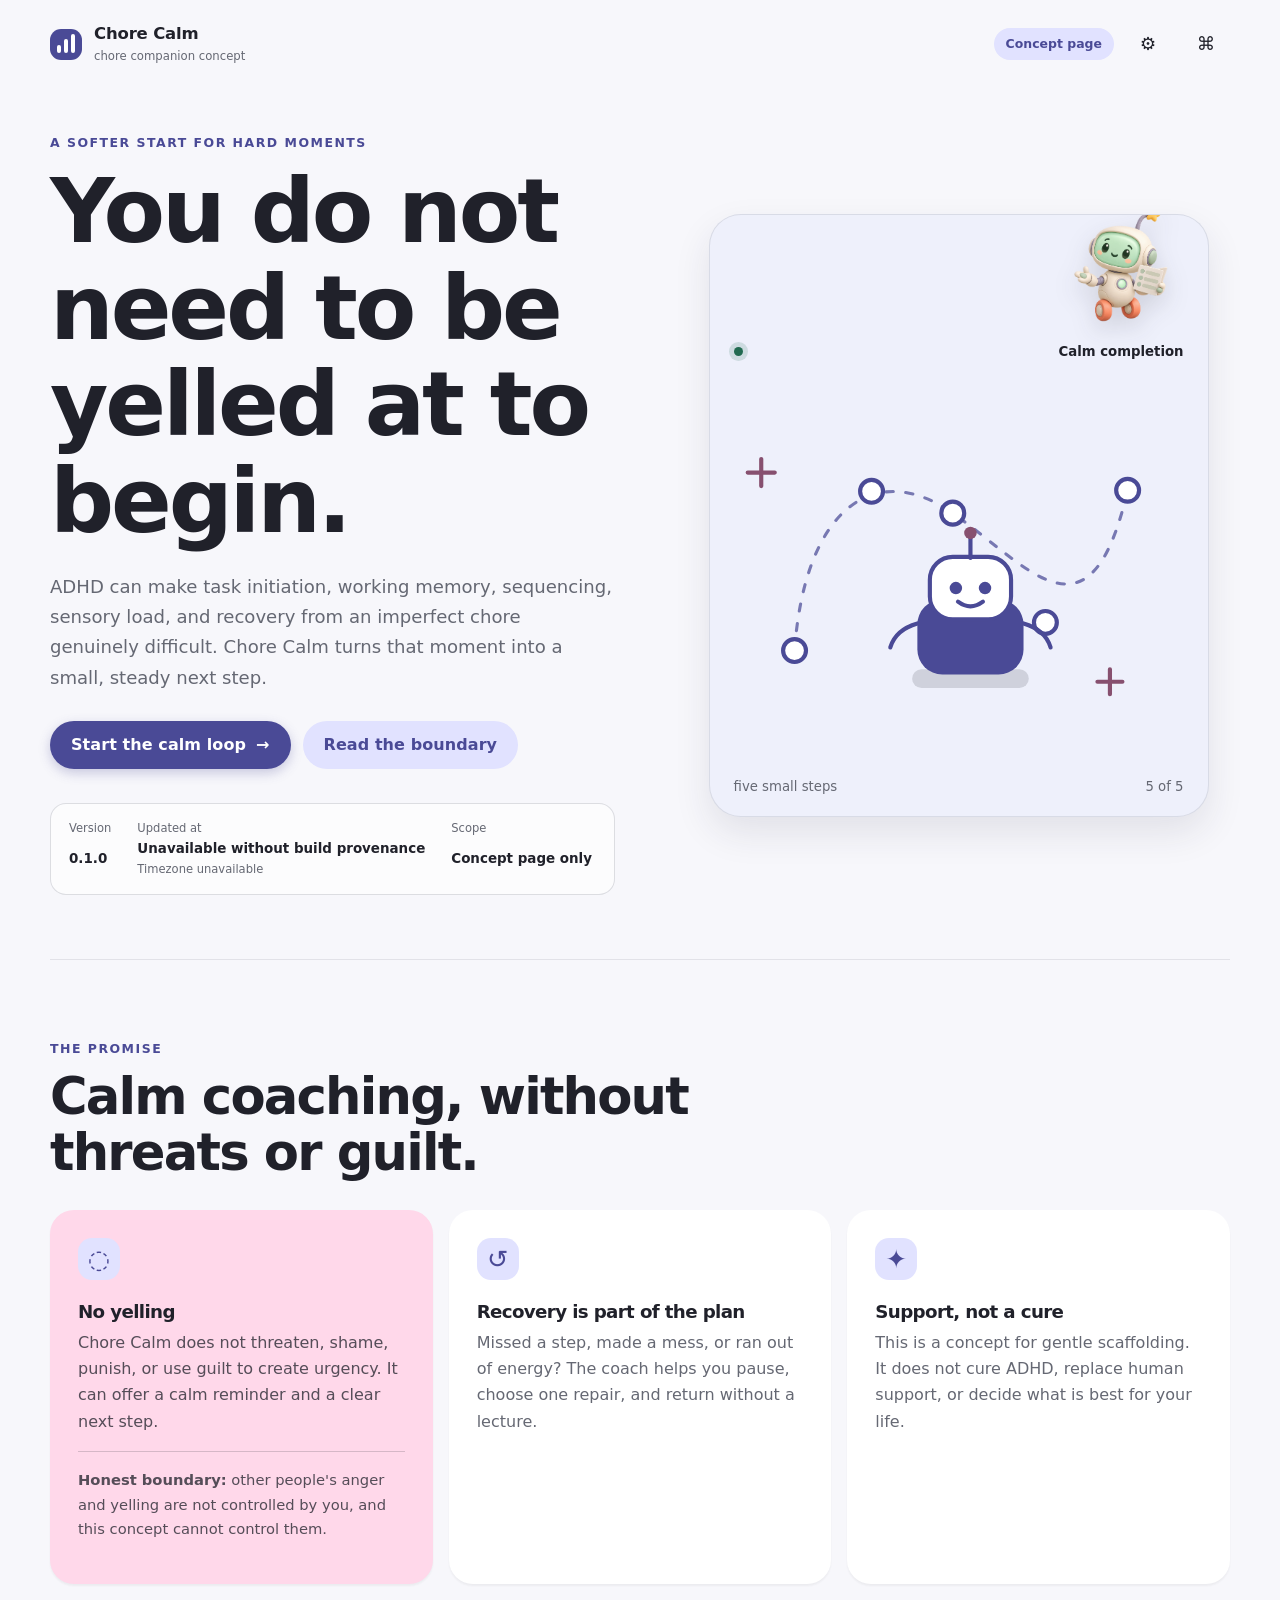
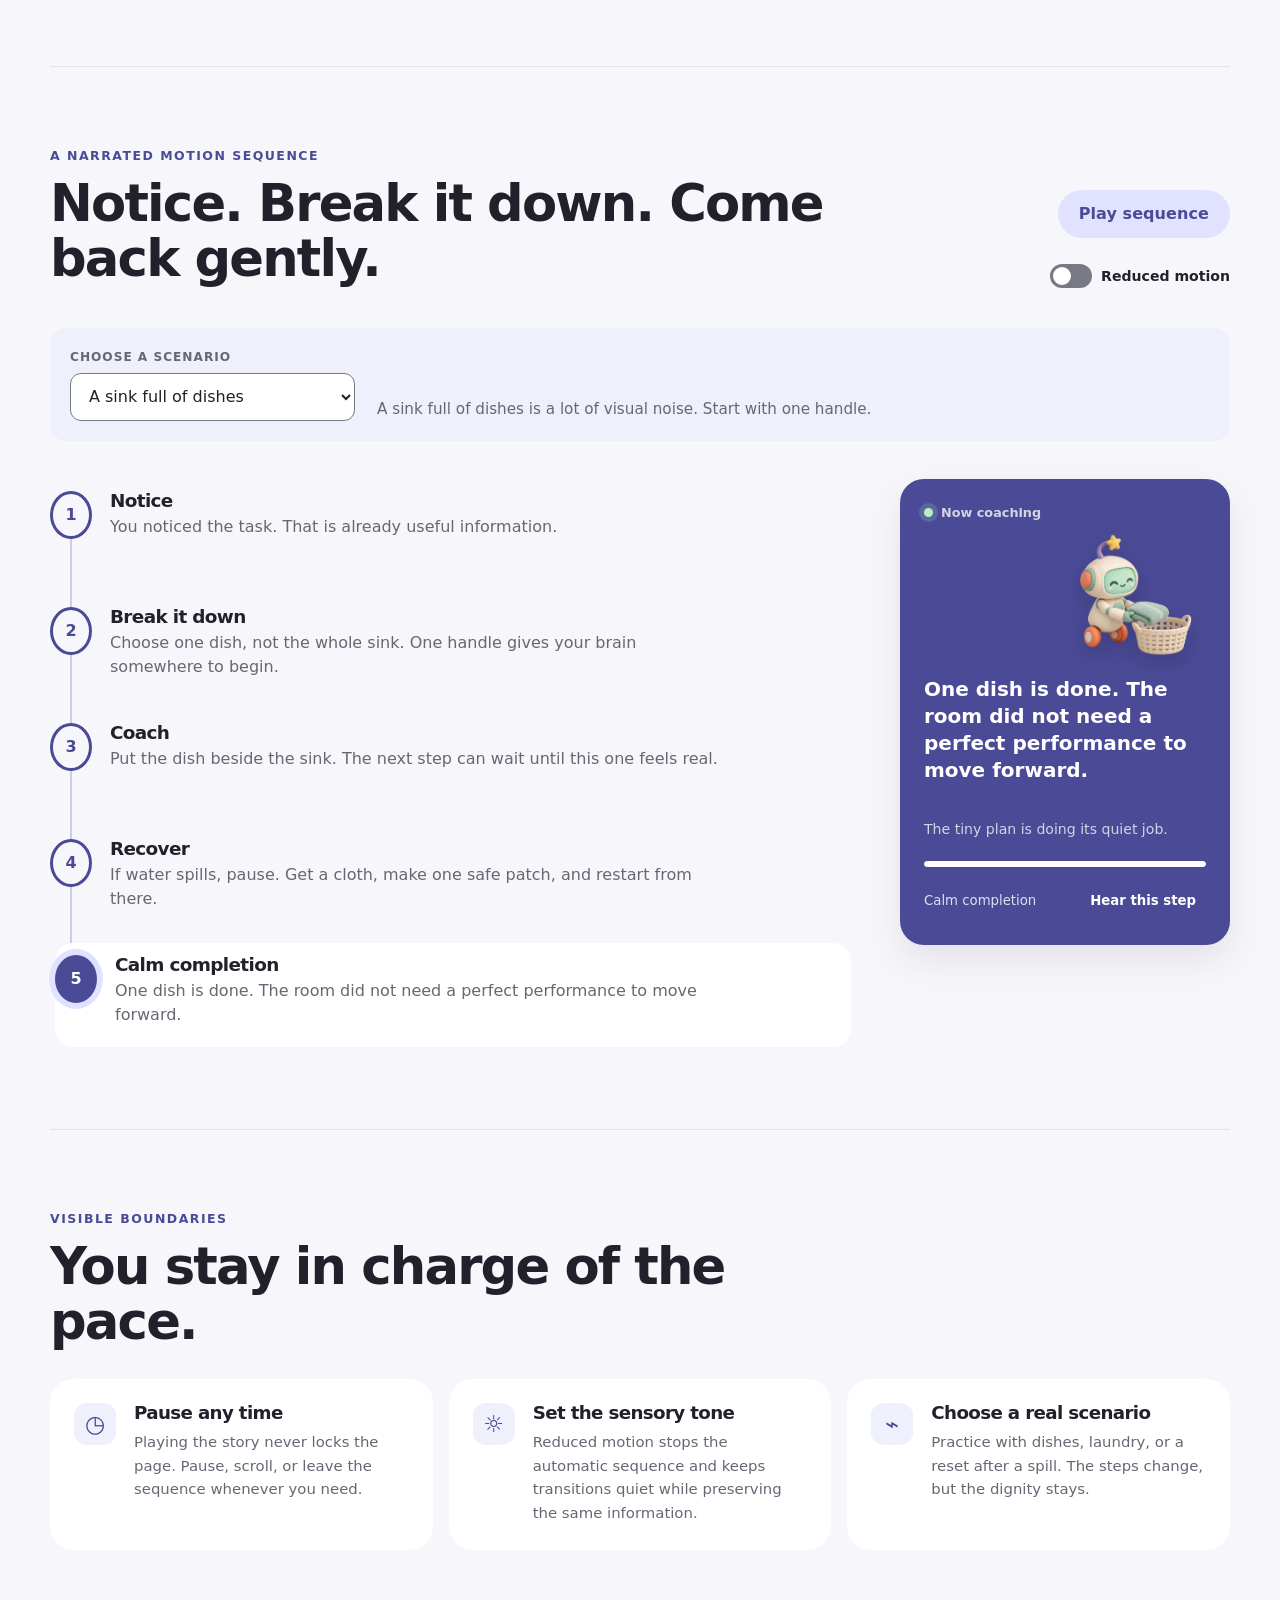
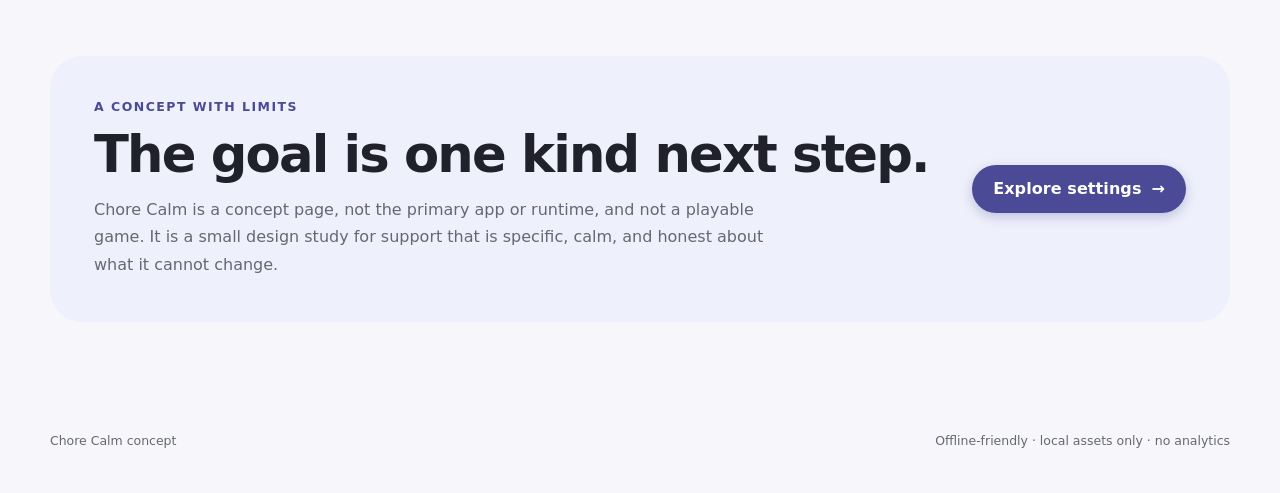
==== commit 36b1c41f: "Harden page icon and accessibility metadata Add the local favicon, visible timezone provenance, and " ====
--- a/index.html
+++ b/index.html
@@ -16,6 +16,7 @@
     <meta property="og:image:alt" content="Chore Calm companion robot with a calm five-step chore plan" />
     <meta name="twitter:card" content="summary_large_image" />
     <title>Chore Calm | A gentler way to begin</title>
+    <link rel="icon" href="favicon.svg" type="image/svg+xml" />
     <link rel="stylesheet" href="styles.css" />
   </head>
   <body>
@@ -31,8 +32,8 @@
         </a>
         <div class="top-actions">
           <span class="concept-chip">Concept page</span>
-          <button class="icon-button" id="open-settings" type="button" aria-haspopup="dialog" aria-controls="settings-dialog" title="Open settings">⚙</button>
-          <button class="icon-button" id="open-palette" type="button" aria-haspopup="dialog" aria-controls="palette-dialog" title="Open command palette">⌘</button>
+          <button class="icon-button" id="open-settings" type="button" aria-label="Open settings" aria-haspopup="dialog" aria-controls="settings-dialog" title="Open settings">⚙</button>
+          <button class="icon-button" id="open-palette" type="button" aria-label="Open command palette" aria-haspopup="dialog" aria-controls="palette-dialog" title="Open command palette">⌘</button>
         </div>
       </header>
 
@@ -48,7 +49,7 @@
             </div>
             <div class="provenance-card" aria-label="Concept provenance">
               <div><span class="meta-label">Version</span><strong id="version-value">0.1.0</strong></div>
-              <div><span class="meta-label">Updated at</span><strong id="updated-value">Unavailable without build provenance</strong></div>
+              <div><span class="meta-label">Updated at</span><strong id="updated-value">Unavailable without build provenance</strong><small class="meta-label" id="updated-timezone">Timezone unavailable</small></div>
               <div><span class="meta-label">Scope</span><strong>Concept page only</strong></div>
             </div>
           </div>
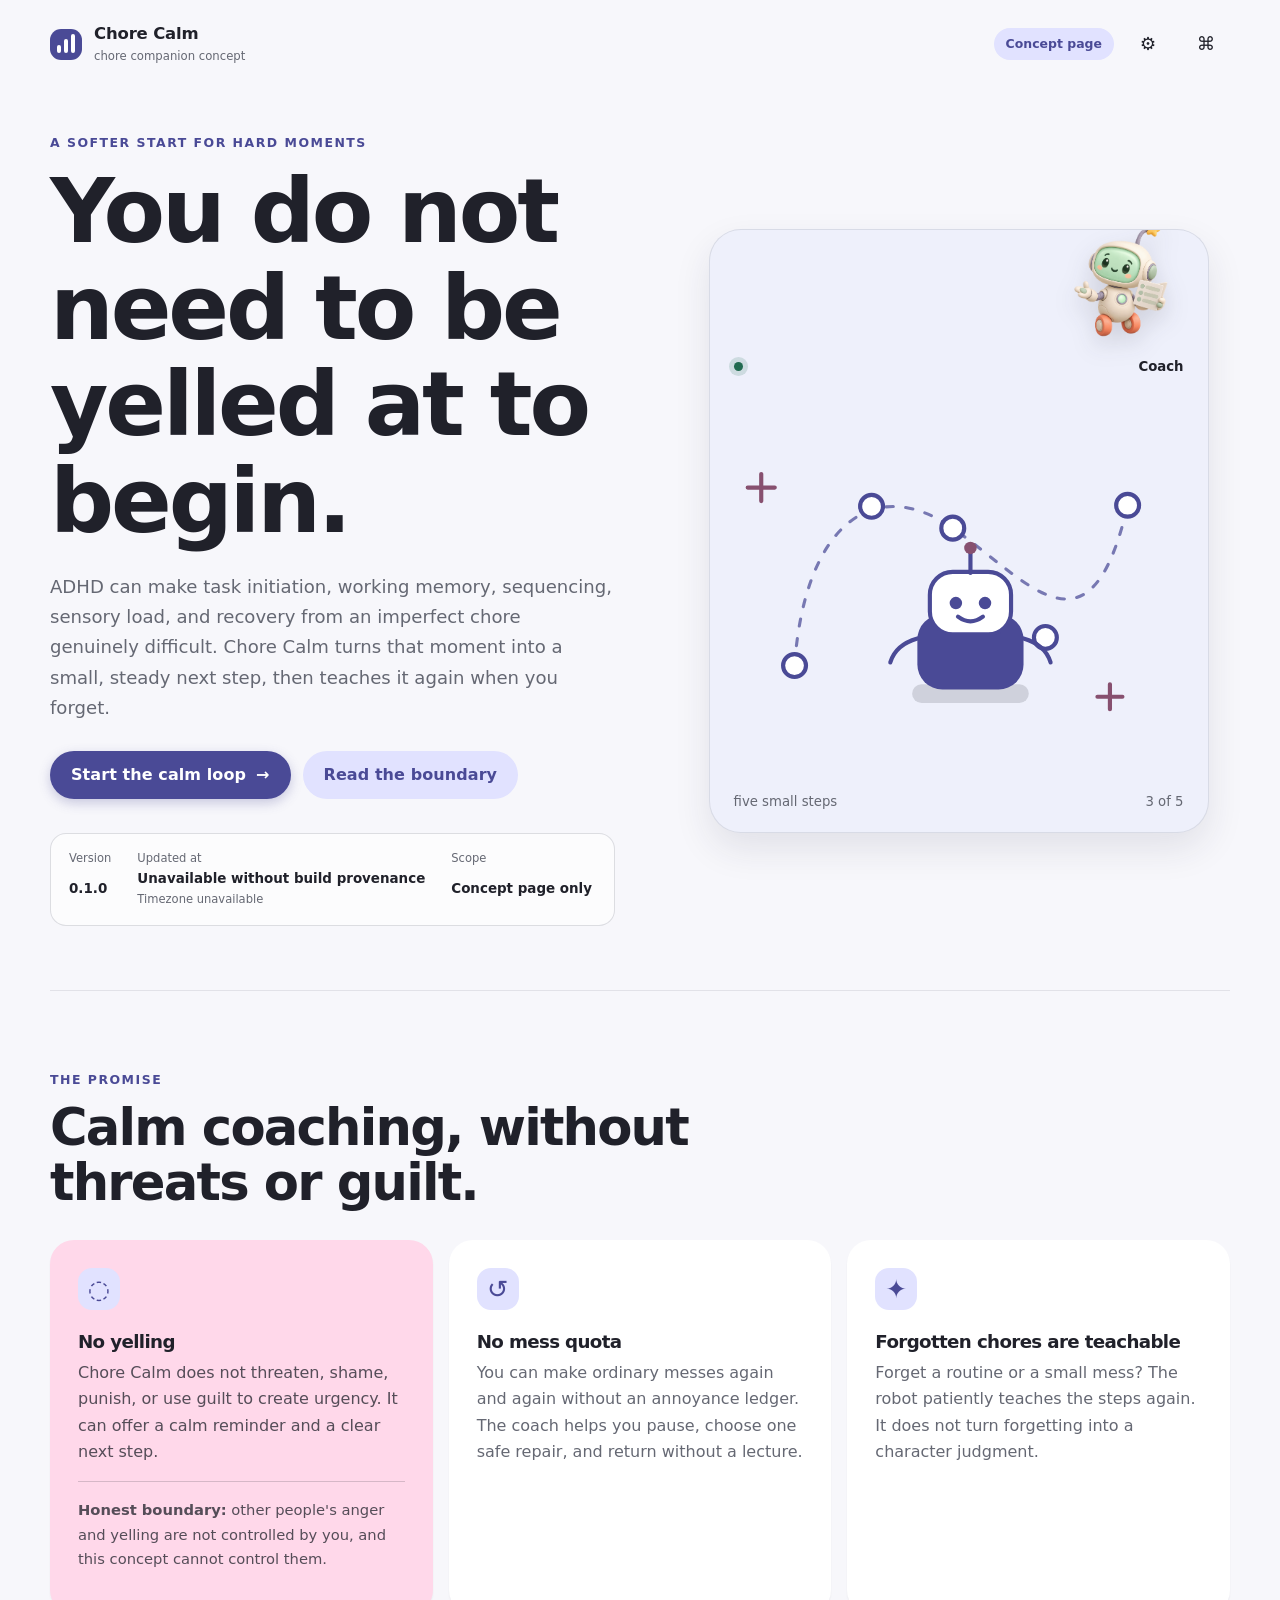
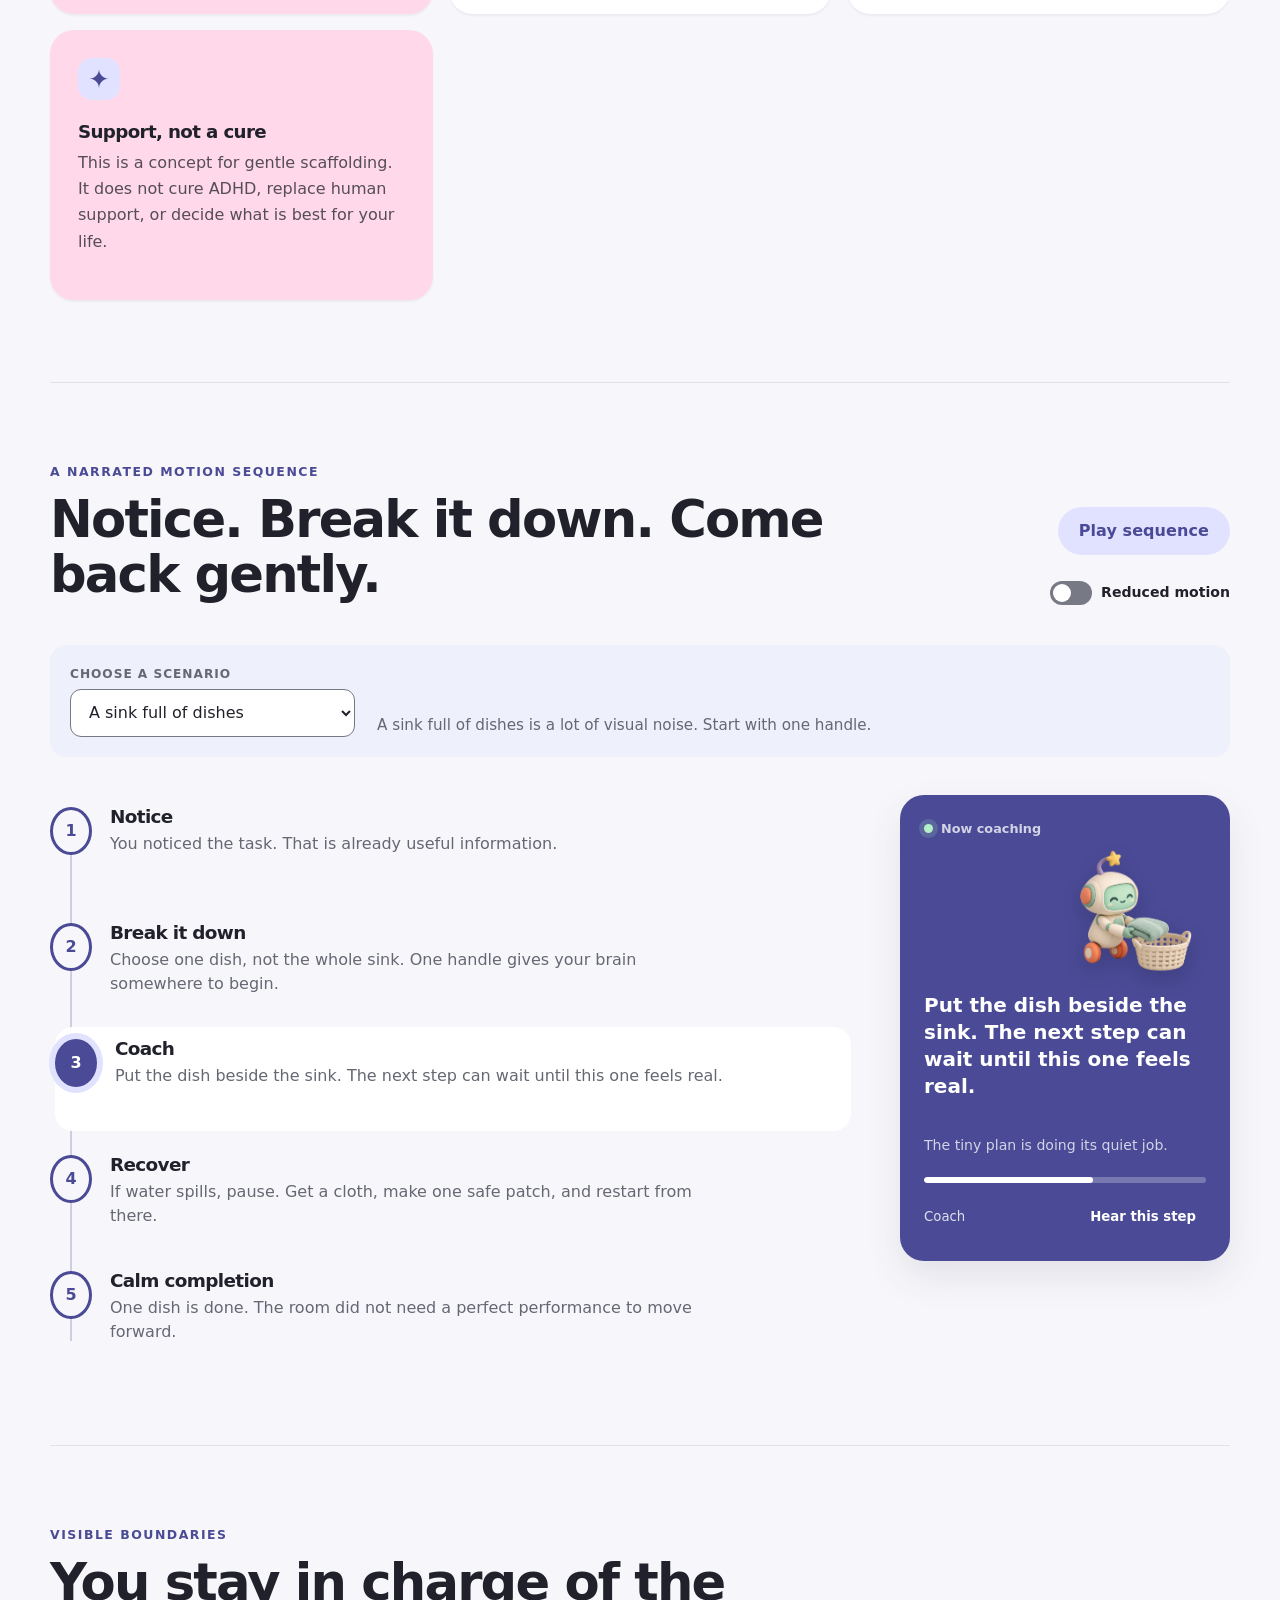
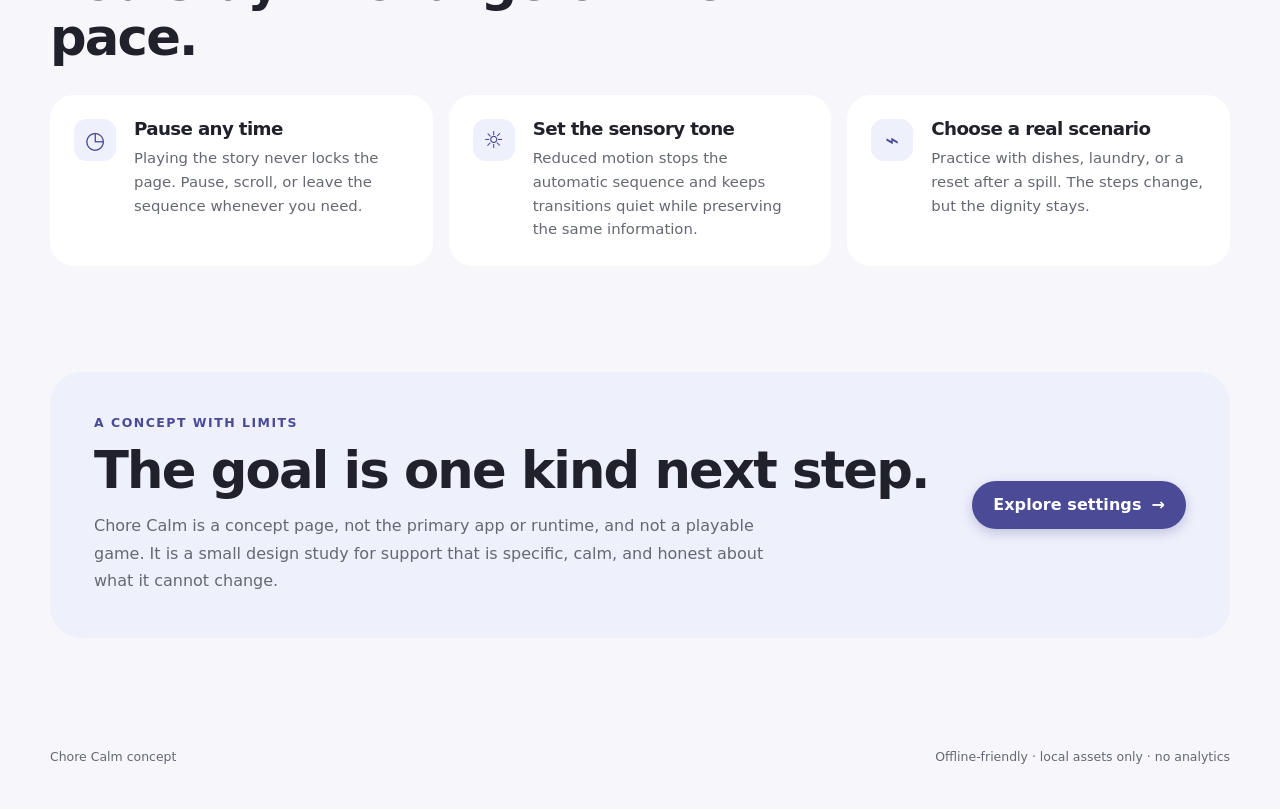
==== commit cb8eddbe: "State the no-quota chore promise Make the public concept explicit about repeated ordinary messes, pa" ====
--- a/index.html
+++ b/index.html
@@ -6,7 +6,7 @@
     <meta name="theme-color" content="#f6f7fb" />
     <meta name="description" content="A calm, non-shaming chore companion concept for difficult task starts and recovery moments." />
     <meta property="og:title" content="Chore Calm | A gentler way to begin" />
-    <meta property="og:description" content="A calm chore companion concept that teaches routines without yelling, shame, or threats." />
+    <meta property="og:description" content="A calm chore companion concept with no mess quota, no yelling, and patient chore teaching." />
     <meta property="og:url" content="https://Ding-Ding-Projects.github.io/chore-calm/" />
     <meta property="og:type" content="website" />
     <meta property="og:site_name" content="Chore Calm" />
@@ -42,7 +42,7 @@
           <div class="hero-copy">
             <p class="eyebrow">A softer start for hard moments</p>
             <h1 id="hero-title">You do not need to be yelled at to begin.</h1>
-            <p class="hero-lede">ADHD can make task initiation, working memory, sequencing, sensory load, and recovery from an imperfect chore genuinely difficult. Chore Calm turns that moment into a small, steady next step.</p>
+            <p class="hero-lede">ADHD can make task initiation, working memory, sequencing, sensory load, and recovery from an imperfect chore genuinely difficult. Chore Calm turns that moment into a small, steady next step, then teaches it again when you forget.</p>
             <div class="hero-actions" role="group" aria-label="Explore the concept">
               <button class="button button-filled" id="start-story" type="button">Start the calm loop <span aria-hidden="true">→</span></button>
               <button class="button button-tonal" id="scroll-promise" type="button">Read the boundary</button>
@@ -100,10 +100,15 @@
             </article>
             <article class="promise-card">
               <span class="large-icon" aria-hidden="true">↺</span>
-              <h3>Recovery is part of the plan</h3>
-              <p>Missed a step, made a mess, or ran out of energy? The coach helps you pause, choose one repair, and return without a lecture.</p>
+              <h3>No mess quota</h3>
+              <p>You can make ordinary messes again and again without an annoyance ledger. The coach helps you pause, choose one safe repair, and return without a lecture.</p>
             </article>
             <article class="promise-card">
+              <span class="large-icon" aria-hidden="true">✦</span>
+              <h3>Forgotten chores are teachable</h3>
+              <p>Forget a routine or a small mess? The robot patiently teaches the steps again. It does not turn forgetting into a character judgment.</p>
+            </article>
+            <article class="promise-card promise-card-primary">
               <span class="large-icon" aria-hidden="true">✦</span>
               <h3>Support, not a cure</h3>
               <p>This is a concept for gentle scaffolding. It does not cure ADHD, replace human support, or decide what is best for your life.</p>
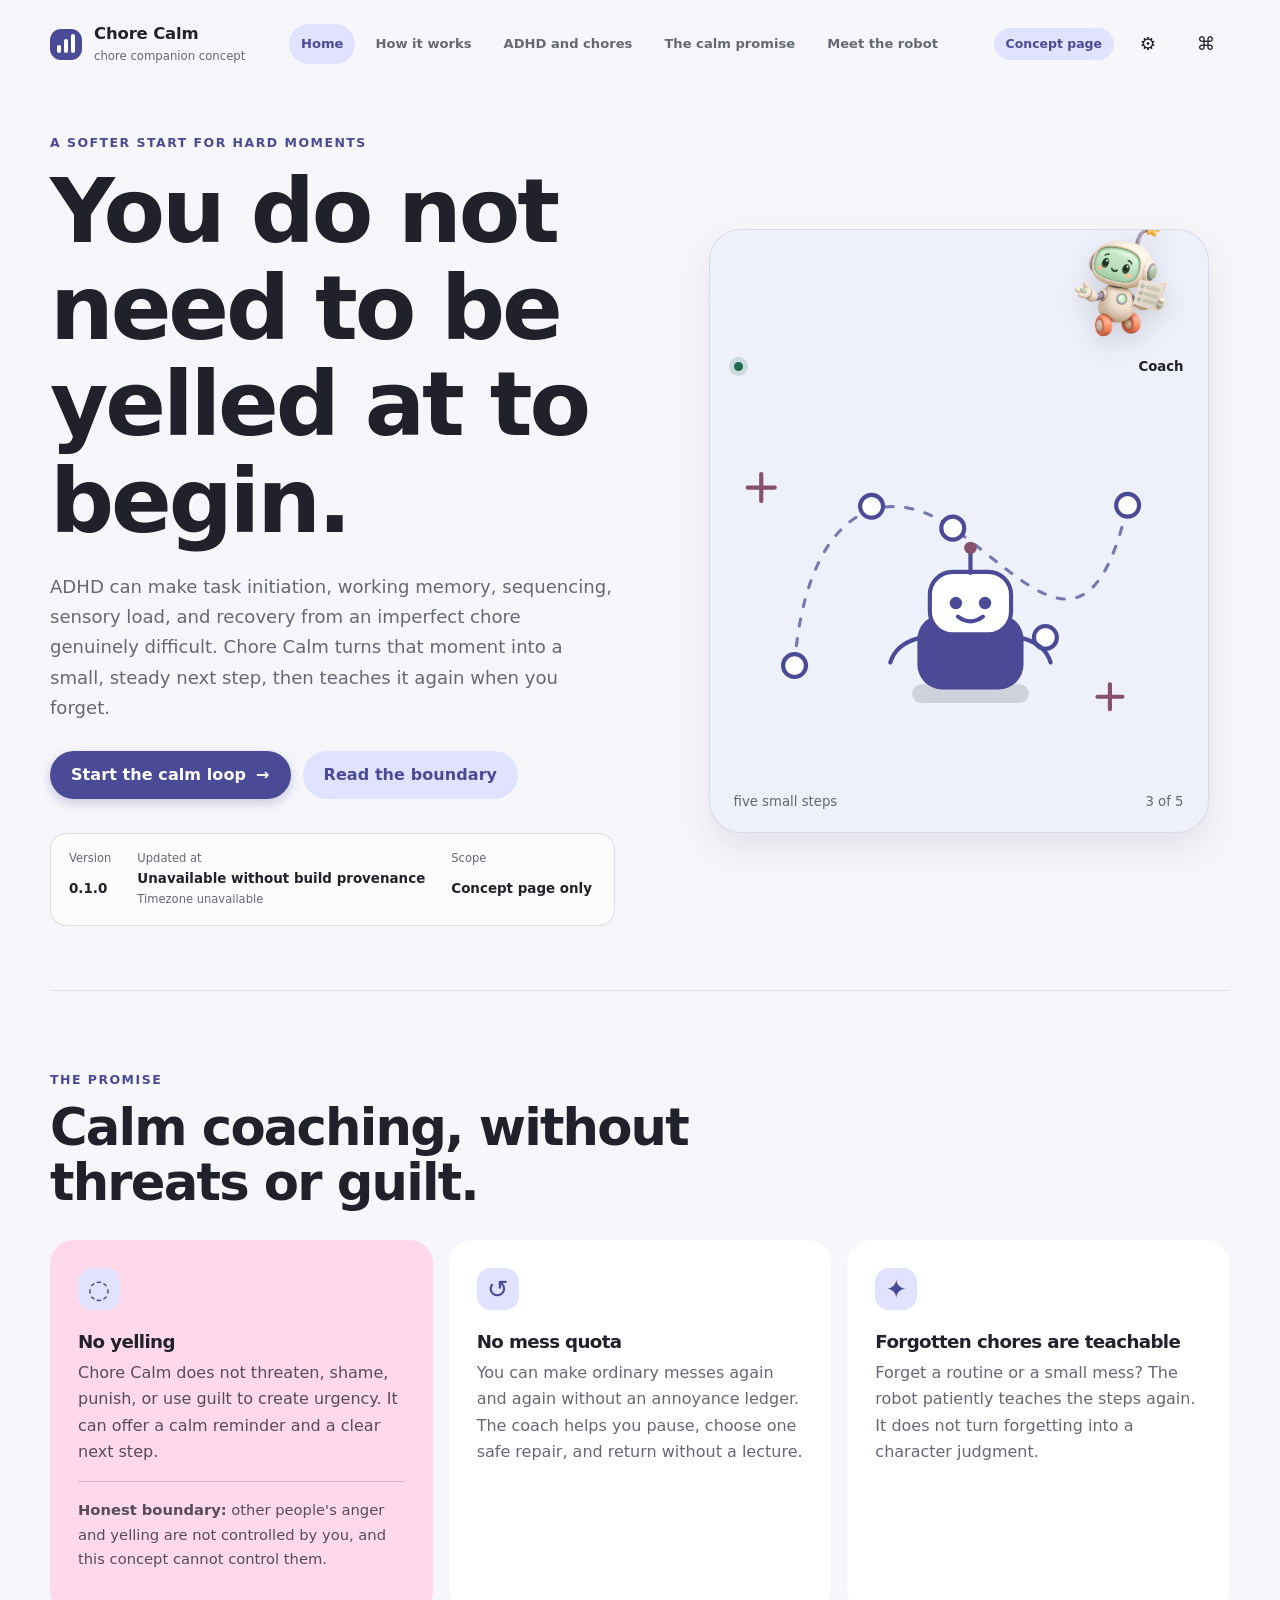
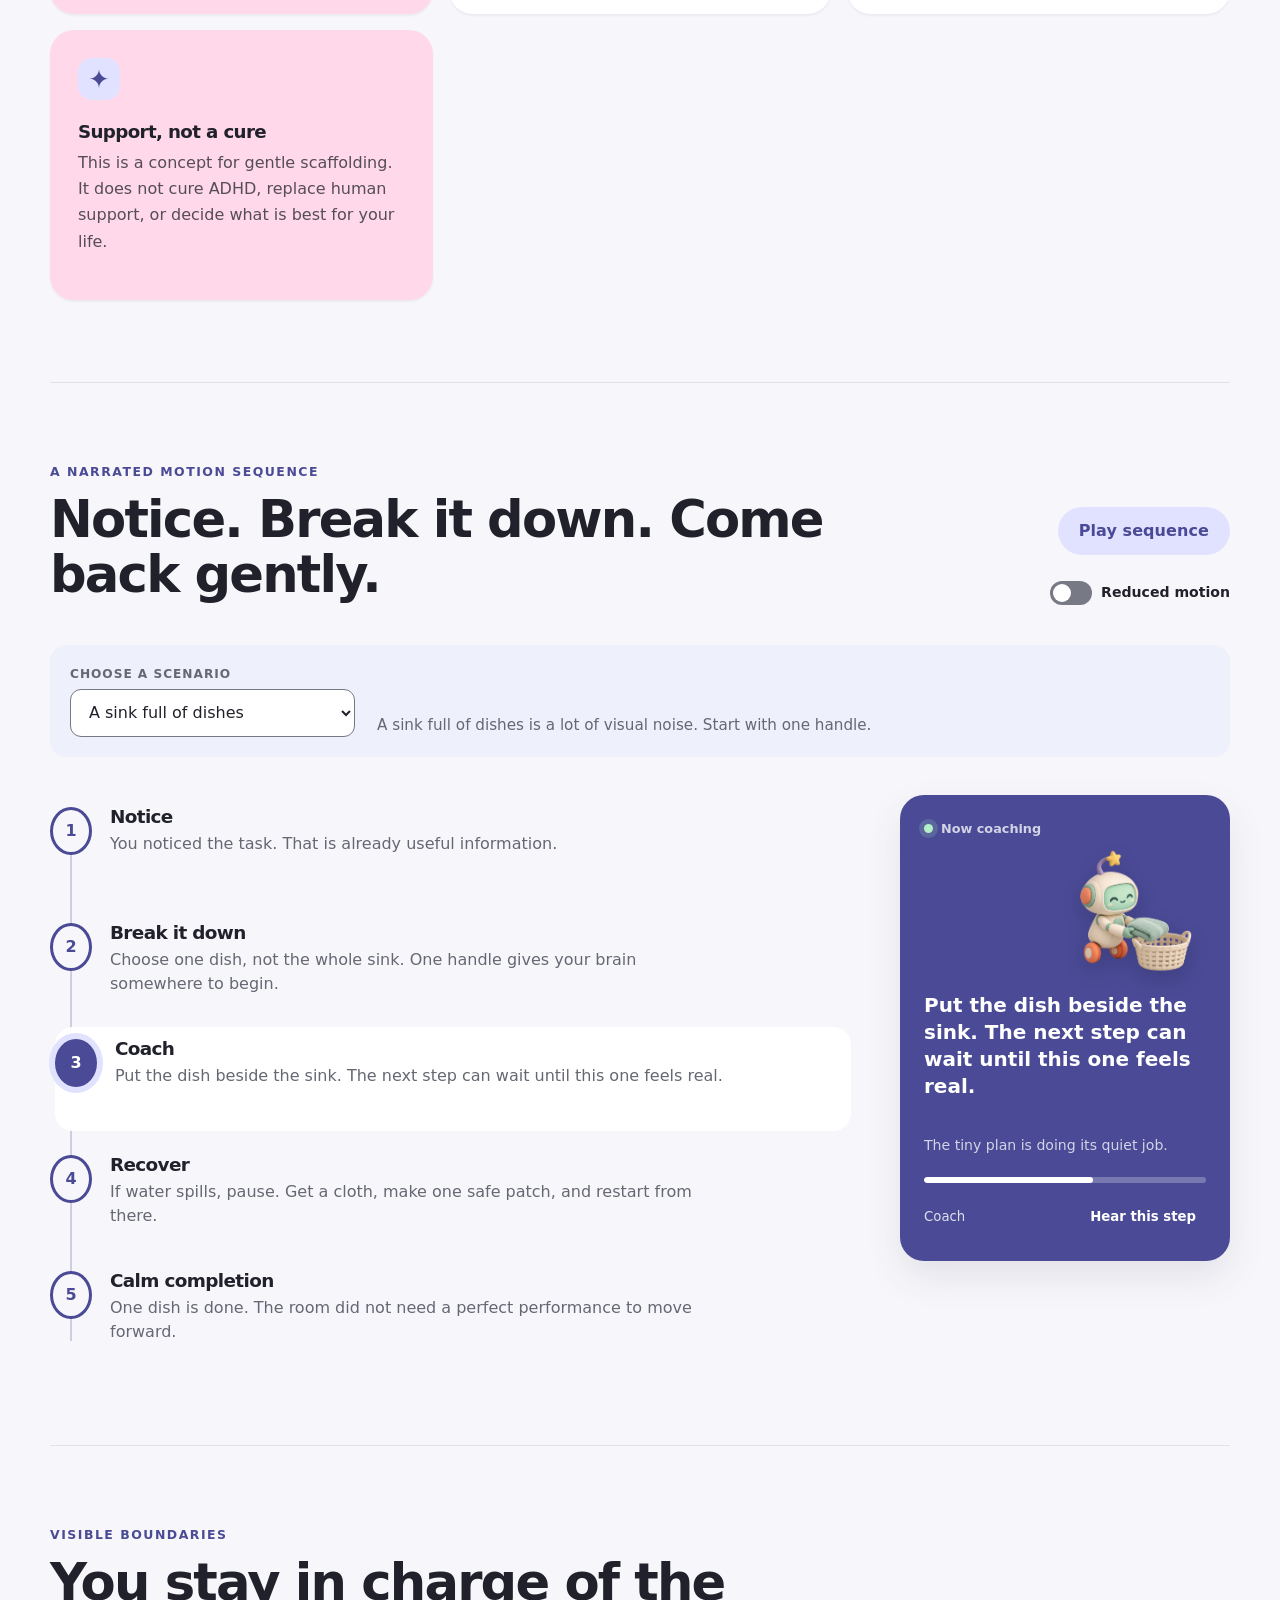
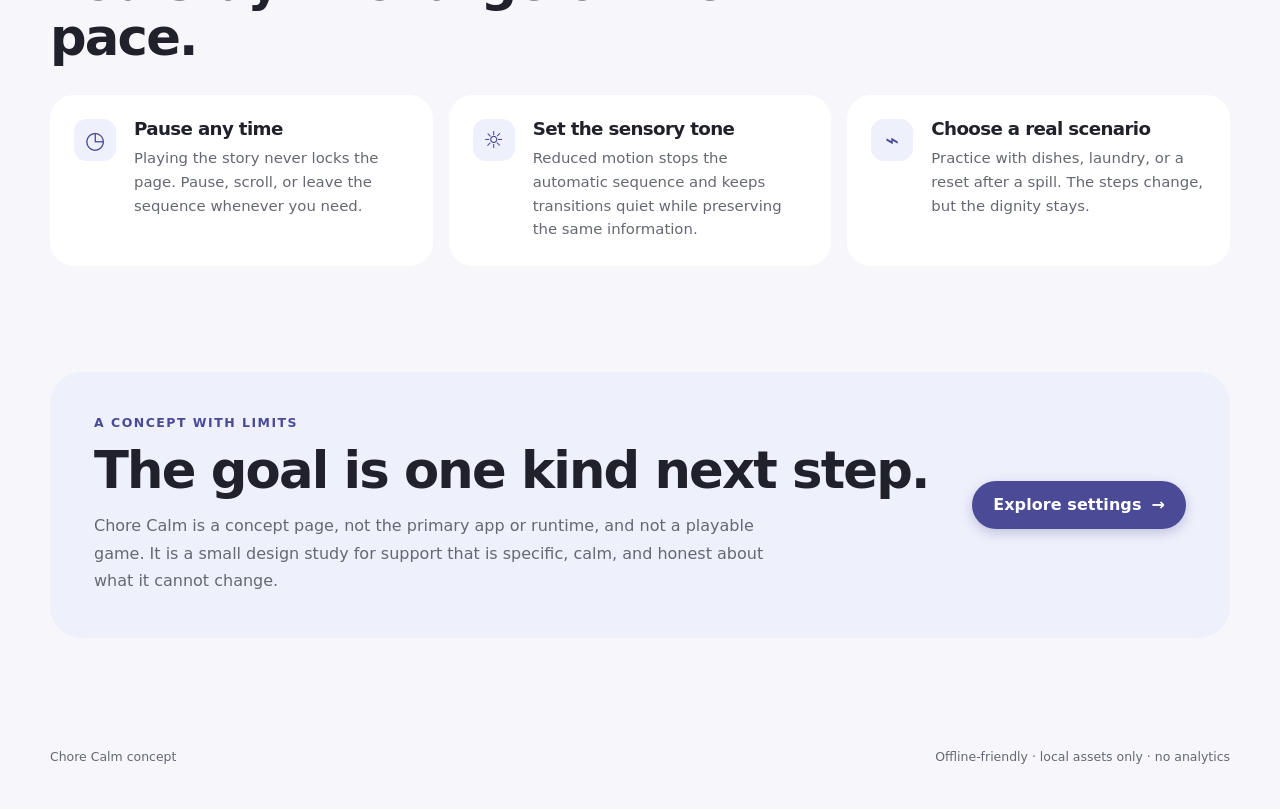
==== commit 0ca21f9e: "Expand Chore Calm into a visual marketing site Add dedicated marketing pages for the five-step loop," ====
--- a/index.html
+++ b/index.html
@@ -30,10 +30,11 @@
             <small>chore companion concept</small>
           </span>
         </a>
+        <nav class="page-nav" aria-label="Marketing pages"><a href="index.html" aria-current="page">Home</a><a href="how-it-works.html">How it works</a><a href="adhd-and-chores.html">ADHD and chores</a><a href="calm-promise.html">The calm promise</a><a href="about-robot.html">Meet the robot</a></nav>
         <div class="top-actions">
           <span class="concept-chip">Concept page</span>
-          <button class="icon-button" id="open-settings" type="button" aria-label="Open settings" aria-haspopup="dialog" aria-controls="settings-dialog" title="Open settings">⚙</button>
-          <button class="icon-button" id="open-palette" type="button" aria-label="Open command palette" aria-haspopup="dialog" aria-controls="palette-dialog" title="Open command palette">⌘</button>
+          <md-icon-button class="icon-button" id="open-settings" aria-label="Open settings" aria-haspopup="dialog" aria-controls="settings-dialog" title="Open settings">⚙</md-icon-button>
+          <md-icon-button class="icon-button" id="open-palette" aria-label="Open command palette" aria-haspopup="dialog" aria-controls="palette-dialog" title="Open command palette">⌘</md-icon-button>
         </div>
       </header>
 
@@ -44,8 +45,8 @@
             <h1 id="hero-title">You do not need to be yelled at to begin.</h1>
             <p class="hero-lede">ADHD can make task initiation, working memory, sequencing, sensory load, and recovery from an imperfect chore genuinely difficult. Chore Calm turns that moment into a small, steady next step, then teaches it again when you forget.</p>
             <div class="hero-actions" role="group" aria-label="Explore the concept">
-              <button class="button button-filled" id="start-story" type="button">Start the calm loop <span aria-hidden="true">→</span></button>
-              <button class="button button-tonal" id="scroll-promise" type="button">Read the boundary</button>
+              <md-button class="button button-filled" id="start-story">Start the calm loop <span aria-hidden="true">→</span></md-button>
+              <md-button class="button button-tonal" id="scroll-promise">Read the boundary</md-button>
             </div>
             <div class="provenance-card" aria-label="Concept provenance">
               <div><span class="meta-label">Version</span><strong id="version-value">0.1.0</strong></div>
@@ -123,7 +124,7 @@
               <h2 id="story-title">Notice. Break it down. Come back gently.</h2>
             </div>
             <div class="story-tools" role="group" aria-label="Motion controls">
-              <button class="button button-tonal" id="play-story" type="button" aria-pressed="false">Play sequence</button>
+              <md-button class="button button-tonal" id="play-story" aria-pressed="false">Play sequence</md-button>
               <label class="switch-label"><input id="reduced-motion" type="checkbox" /><span class="switch-track" aria-hidden="true"><span></span></span><span>Reduced motion</span></label>
             </div>
           </div>
@@ -142,7 +143,7 @@
               <p id="narration-text">You noticed the task. That is already useful information.</p>
               <p class="tone-note" id="tone-note">Steady support is available.</p>
               <div class="narration-progress"><span id="narration-progress-bar"></span></div>
-              <div class="narration-footer"><span id="narration-step-label">Notice</span><button class="text-button" id="narrate-now" type="button">Hear this step</button></div>
+              <div class="narration-footer"><span id="narration-step-label">Notice</span><md-button class="text-button" id="narrate-now">Hear this step</md-button></div>
             </aside>
           </div>
         </section>
@@ -171,7 +172,7 @@
         <section class="closing-section section-wrap" aria-labelledby="closing-title">
           <div class="closing-card">
             <div><p class="eyebrow">A concept with limits</p><h2 id="closing-title">The goal is one kind next step.</h2><p>Chore Calm is a concept page, not the primary app or runtime, and not a playable game. It is a small design study for support that is specific, calm, and honest about what it cannot change.</p></div>
-            <button class="button button-filled" id="open-settings-bottom" type="button">Explore settings <span aria-hidden="true">→</span></button>
+            <md-button class="button button-filled" id="open-settings-bottom">Explore settings <span aria-hidden="true">→</span></md-button>
           </div>
         </section>
       </main>
@@ -184,7 +185,7 @@
     <div class="toast-region" id="toast-region" aria-live="polite" aria-atomic="true"></div>
 
     <dialog class="surface-dialog" id="settings-dialog" aria-labelledby="settings-title">
-      <div class="dialog-header"><div><p class="eyebrow">Personalize this concept</p><h2 id="settings-title">Settings</h2></div><button class="icon-button close-dialog" type="button" aria-label="Close settings">×</button></div>
+      <div class="dialog-header"><div><p class="eyebrow">Personalize this concept</p><h2 id="settings-title">Settings</h2></div><md-icon-button class="icon-button close-dialog" aria-label="Close settings">×</md-icon-button></div>
       <div class="dialog-scroll">
         <section class="settings-group" aria-labelledby="language-settings-title"><h3 id="language-settings-title">Language and tone</h3>
           <label class="field-row" for="language-mode"><span><strong>Language mode</strong><small>English, Cantonese, or both</small></span><select id="language-mode"><option value="en">English</option><option value="zh">廣東話</option><option value="bilingual">Bilingual / 雙語</option></select></label>
@@ -194,7 +195,7 @@
         </section>
         <section class="settings-group" aria-labelledby="appearance-settings-title"><h3 id="appearance-settings-title">Appearance</h3>
           <label class="field-row" for="theme-mode"><span><strong>Theme</strong><small>Stored on this device</small></span><select id="theme-mode"><option value="system">Use device setting</option><option value="light">Light</option><option value="dark">Dark</option></select></label>
-          <button class="button button-outlined full-row" id="reset-panel" type="button">Reset panel layout</button>
+          <md-button class="button button-outlined full-row" id="reset-panel">Reset panel layout</md-button>
         </section>
         <section class="settings-group" aria-labelledby="narration-settings-title"><h3 id="narration-settings-title">Narration</h3>
           <label class="switch-label full-row"><input id="narration-enabled" type="checkbox" /><span class="switch-track" aria-hidden="true"><span></span></span><span>Enable spoken coaching (off by default)</span></label>
@@ -207,20 +208,21 @@
         <section class="settings-group" aria-labelledby="privacy-settings-title"><h3 id="privacy-settings-title">Local privacy</h3>
           <p class="settings-copy">This page makes no network calls. A vocabulary file is read locally and only a validated local copy can be stored in this browser. Do not upload a file containing sensitive information on a shared device.</p>
           <label class="file-picker full-row" for="vocabulary-file"><span class="button button-outlined">Choose local JSON</span><input id="vocabulary-file" type="file" accept="application/json,.json" /><span id="vocabulary-status">No file loaded</span></label>
-          <button class="text-button full-row" id="clear-vocabulary" type="button">Clear local vocabulary</button>
+          <md-button class="text-button full-row" id="clear-vocabulary">Clear local vocabulary</md-button>
         </section>
       </div>
-      <div class="dialog-actions"><button class="button button-tonal close-dialog" type="button">Done</button></div>
+      <div class="dialog-actions"><md-button class="button button-tonal close-dialog">Done</md-button></div>
     </dialog>
 
     <dialog class="surface-dialog palette-dialog" id="palette-dialog" aria-labelledby="palette-title">
-      <div class="dialog-header"><div><p class="eyebrow">Quick navigation</p><h2 id="palette-title">Command palette</h2></div><button class="icon-button close-dialog" type="button" aria-label="Close command palette">×</button></div>
+      <div class="dialog-header"><div><p class="eyebrow">Quick navigation</p><h2 id="palette-title">Command palette</h2></div><md-icon-button class="icon-button close-dialog" aria-label="Close command palette">×</md-icon-button></div>
       <label class="palette-search" for="palette-input"><span aria-hidden="true">⌕</span><input id="palette-input" type="search" placeholder="Search controls and sections" autocomplete="off" /></label>
       <ul class="palette-results" id="palette-results" role="listbox" aria-label="Command results"></ul>
       <p class="palette-hint"><kbd>↑</kbd><kbd>↓</kbd> to move · <kbd>Enter</kbd> to open · <kbd>Esc</kbd> to close</p>
     </dialog>
 
     <script src="build-provenance.js"></script>
+    <script src="md3-components.js"></script>
     <script src="content.js"></script>
     <script src="script.js"></script>
   </body>
--- a/styles.css
+++ b/styles.css
@@ -51,10 +51,10 @@
 * { box-sizing: border-box; }
 html { scroll-behavior: smooth; }
 body { margin: 0; background: var(--bg); color: var(--ink); }
-button, input, select { font: inherit; }
-button, select, input[type="range"], input[type="checkbox"], .file-picker { min-height: 48px; }
-button, select, .file-picker { cursor: pointer; }
-button:focus-visible, a:focus-visible, select:focus-visible, input:focus-visible, .file-picker:focus-within { outline: none; box-shadow: var(--focus); }
+button, md-button, md-icon-button, md-step-marker, input, select { font: inherit; }
+button, md-button, md-icon-button, md-step-marker, select, input[type="range"], input[type="checkbox"], .file-picker { min-height: 48px; }
+button, md-button, md-icon-button, md-step-marker, select, .file-picker { cursor: pointer; }
+button:focus-visible, md-button:focus-visible, md-icon-button:focus-visible, md-step-marker:focus-visible, a:focus-visible, select:focus-visible, input:focus-visible, .file-picker:focus-within { outline: none; box-shadow: var(--focus); }
 a { color: inherit; }
 .skip-link { position: fixed; z-index: 20; left: 16px; top: -60px; padding: 12px 16px; background: var(--primary); color: var(--on-primary); border-radius: 12px; text-decoration: none; }
 .skip-link:focus { top: 16px; }
@@ -95,3 +95,59 @@
 .surface-dialog { resize: both; }
 .hero-mascot { display: block; width: 125px; height: 125px; object-fit: contain; margin: -12px 24px -6px auto; filter: drop-shadow(0 10px 12px rgba(31, 31, 45, .15)); }
 .story-character { display: block; width: 100%; height: 130px; object-fit: contain; object-position: right center; margin: 8px 0 -12px; filter: drop-shadow(0 8px 10px rgba(0, 0, 0, .14)); }
+.palette-results md-button { display: flex; align-items: center; justify-content: space-between; width: 100%; min-height: 54px; padding: 0 14px; border: 0; border-radius: 12px; background: transparent; color: var(--ink); text-align: left; }
+.palette-results md-button:hover, .palette-results md-button[aria-selected="true"] { background: var(--primary-soft); }
+
+/* Marketing pages and registered local Lang gui component surfaces. */
+md-button, md-icon-button { font: inherit; }
+md-button, md-icon-button { display: inline-flex; align-items: center; justify-content: center; cursor: pointer; }
+md-button:focus-visible, md-icon-button:focus-visible { outline: none; box-shadow: var(--focus); }
+md-card { display: block; }
+.page-nav { display: flex; align-items: center; gap: 8px; flex-wrap: wrap; }
+.page-nav a { padding: 10px 12px; border-radius: 999px; color: var(--muted); text-decoration: none; font-size: .82rem; font-weight: 750; }
+.page-nav a:hover, .page-nav a[aria-current="page"] { color: var(--primary); background: var(--primary-soft); }
+.marketing-page { padding-bottom: 70px; }
+.marketing-hero { display: grid; grid-template-columns: minmax(0, 1fr) minmax(320px, .9fr); gap: 58px; align-items: center; padding-block: 78px 64px; }
+.marketing-hero h1 { max-width: 720px; }
+.marketing-hero .hero-lede { max-width: 680px; }
+.marketing-hero-art { position: relative; min-height: 450px; display: grid; place-items: center; padding: 24px; border-radius: var(--radius-xl); background: linear-gradient(135deg, var(--primary-soft), var(--surface-container)); overflow: hidden; box-shadow: var(--shadow); }
+.marketing-hero-art::before, .marketing-hero-art::after { content: ""; position: absolute; border-radius: 50%; filter: blur(2px); opacity: .55; }
+.marketing-hero-art::before { width: 210px; height: 210px; top: -70px; right: -45px; background: var(--tertiary-soft); }
+.marketing-hero-art::after { width: 140px; height: 140px; bottom: -50px; left: -25px; background: var(--primary); opacity: .18; }
+.marketing-hero-art img { position: relative; z-index: 1; width: min(100%, 390px); max-height: 430px; object-fit: contain; filter: drop-shadow(0 18px 18px rgba(31, 31, 45, .18)); animation: robot-float 3.8s ease-in-out infinite; }
+.marketing-hero-art .graphic-badge { position: absolute; z-index: 2; right: 24px; bottom: 24px; }
+.section-lede { max-width: 720px; color: var(--muted); font-size: 1.05rem; line-height: 1.7; }
+.marketing-band { margin-block: 18px 26px; padding: 24px; border: 1px solid color-mix(in srgb, var(--outline) 25%, transparent); border-radius: var(--radius-lg); background: var(--surface); box-shadow: var(--shadow); }
+.marketing-band strong { color: var(--primary); }
+.graphics-section { padding-block: 70px; border-top: 1px solid color-mix(in srgb, var(--outline) 16%, transparent); }
+.graphics-grid { display: grid; grid-template-columns: repeat(2, minmax(0, 1fr)); gap: 18px; }
+.graphic-card { overflow: hidden; border-radius: var(--radius-lg); background: var(--surface); box-shadow: var(--shadow); }
+.graphic-card-large { grid-column: 1 / -1; display: grid; grid-template-columns: minmax(260px, .9fr) minmax(0, 1fr); }
+.graphic-stage { position: relative; min-height: 240px; display: grid; place-items: center; overflow: hidden; }
+.graphic-stage img { position: relative; z-index: 1; width: min(78%, 300px); height: 220px; object-fit: contain; filter: drop-shadow(0 14px 14px rgba(31, 31, 45, .16)); animation: robot-float 4.2s ease-in-out infinite; }
+.graphic-stage-mint { background: linear-gradient(145deg, #dff7ed, #ebebff); }
+.graphic-stage-laundry { background: linear-gradient(145deg, #eef4dd, #e4e1ff); }
+.graphic-stage-reset { background: linear-gradient(145deg, #ffe5dc, #e7e0ff); }
+.graphic-stage::before, .graphic-stage::after { content: ""; position: absolute; border-radius: 50%; background: var(--surface); opacity: .5; }
+.graphic-stage::before { width: 160px; height: 160px; top: -42px; right: -30px; }
+.graphic-stage::after { width: 110px; height: 110px; bottom: -32px; left: -20px; background: var(--tertiary-soft); }
+.graphic-badge { position: absolute; z-index: 2; left: 18px; top: 18px; padding: 8px 12px; border-radius: 999px; background: color-mix(in srgb, var(--surface) 85%, transparent); color: var(--primary); font-size: .75rem; font-weight: 800; box-shadow: 0 4px 12px rgba(31, 31, 45, .08); }
+.graphic-copy { padding: 24px; }
+.graphic-copy p { margin-bottom: 0; color: var(--muted); line-height: 1.65; }
+.graphic-card-loop { grid-column: 1 / -1; }
+.graphic-stage-loop { min-height: 260px; padding: 18px; background: radial-gradient(circle at 20% 25%, var(--tertiary-soft), transparent 32%), linear-gradient(145deg, var(--surface-container), var(--primary-soft)); }
+.graphic-stage-loop svg { width: min(100%, 500px); height: auto; }
+.marketing-loop { fill: none; stroke: var(--primary); stroke-width: 5; stroke-linecap: round; stroke-dasharray: 9 13; animation: draw-path 4s ease-in-out infinite alternate; }
+.graphic-stage-loop circle { fill: var(--surface); stroke: var(--primary); stroke-width: 4; animation: node-breathe 2.6s ease-in-out infinite; }
+.loop-sparkle path { fill: none; stroke: var(--tertiary); stroke-width: 5; stroke-linecap: round; }
+.loop-labels { position: absolute; right: 22px; bottom: 18px; left: 22px; display: flex; justify-content: space-between; color: var(--primary); font-size: .78rem; font-weight: 800; text-transform: uppercase; letter-spacing: .08em; }
+.marketing-grid { display: grid; grid-template-columns: repeat(3, minmax(0, 1fr)); gap: 16px; }
+.marketing-card { min-height: 230px; padding: 26px; border-radius: var(--radius-lg); background: var(--surface); box-shadow: var(--shadow); }
+.marketing-card h3 { margin-bottom: 10px; }
+.marketing-card p { margin-bottom: 0; color: var(--muted); line-height: 1.65; }
+.marketing-cta { display: flex; align-items: center; justify-content: space-between; gap: 24px; margin-top: 28px; padding: 28px; border-radius: var(--radius-xl); background: var(--primary); color: var(--on-primary); box-shadow: var(--shadow); }
+.marketing-cta h2 { margin-bottom: 8px; }
+.marketing-cta p { max-width: 680px; margin-bottom: 0; color: color-mix(in srgb, var(--on-primary) 82%, transparent); }
+.marketing-cta .button-tonal { background: var(--on-primary); color: var(--on-primary-container, var(--primary)); }
+@media (max-width: 880px) { .marketing-hero { grid-template-columns: 1fr; }.graphic-card-large { grid-template-columns: 1fr; }.marketing-grid { grid-template-columns: 1fr 1fr; } }
+@media (max-width: 600px) { .page-nav { width: 100%; justify-content: flex-start; overflow-x: auto; flex-wrap: nowrap; }.page-nav a { flex: 0 0 auto; }.marketing-hero { padding-block: 42px 44px; }.marketing-hero-art { min-height: 340px; }.graphics-grid, .marketing-grid { grid-template-columns: 1fr; }.marketing-cta { align-items: flex-start; flex-direction: column; }.loop-labels { font-size: .63rem; } }
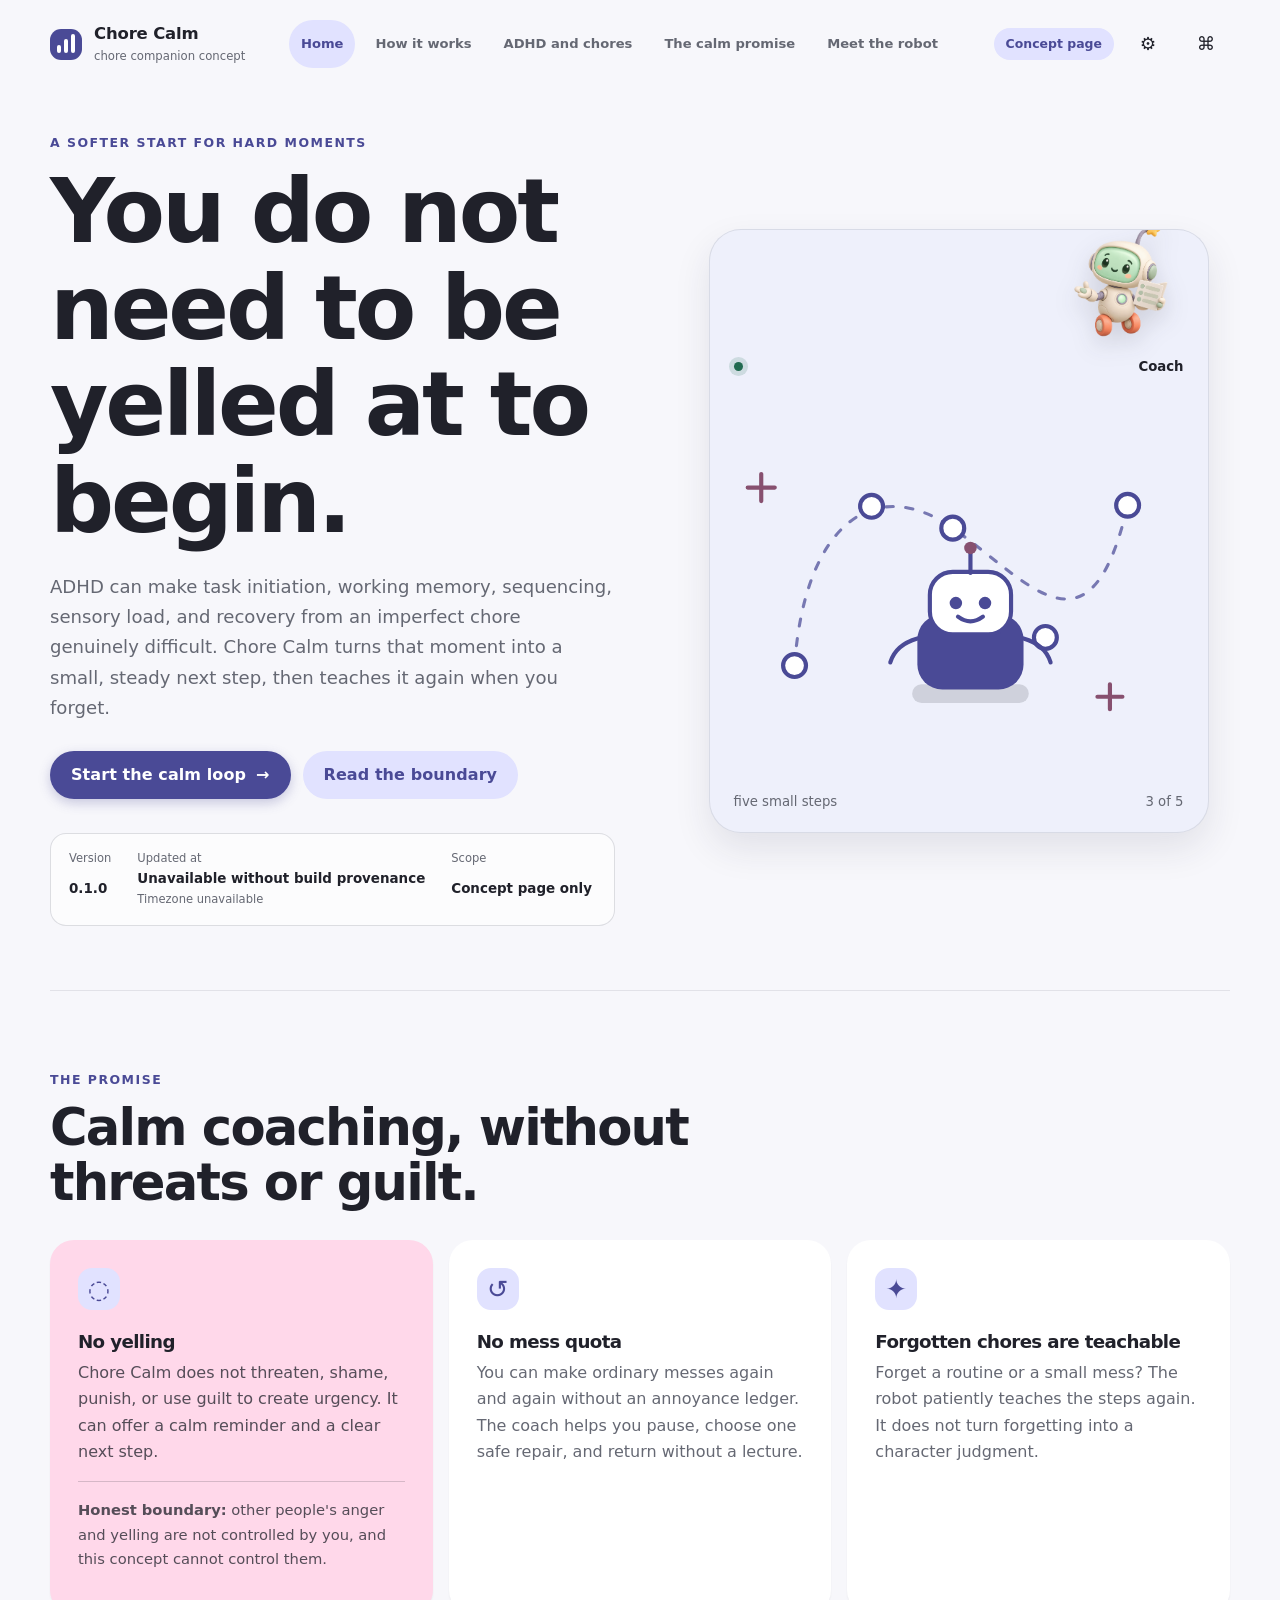
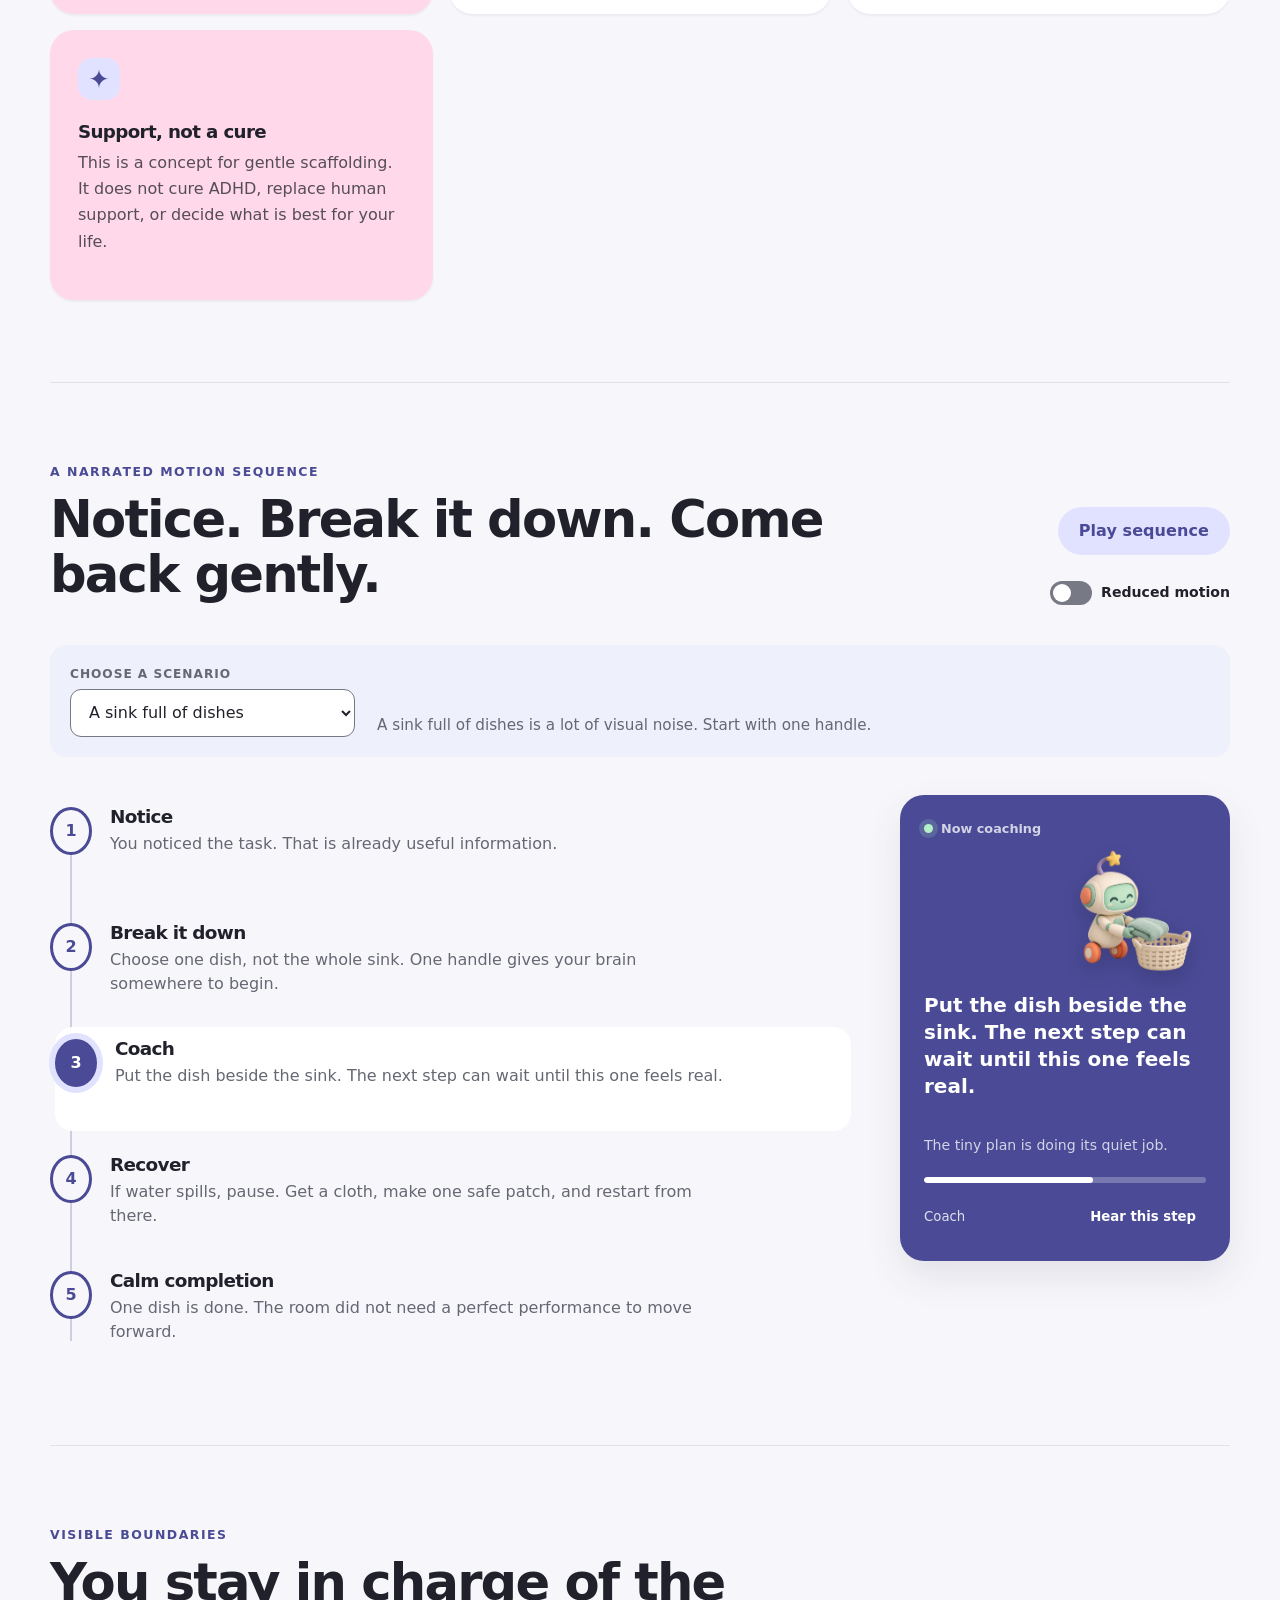
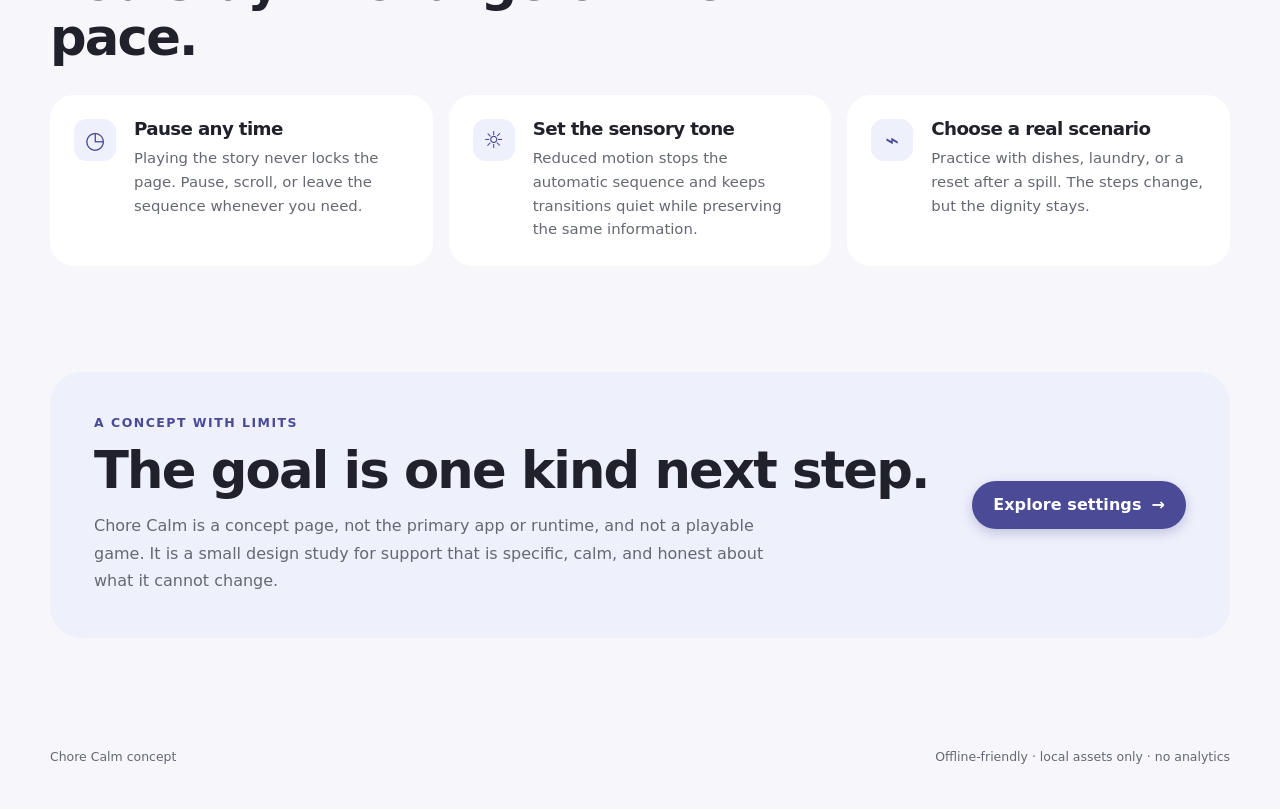
==== commit a342e383: "Use registered primitives for marketing navigation English: Replace marketing anchors with local md-" ====
--- a/index.html
+++ b/index.html
@@ -3,6 +3,7 @@
   <head>
     <meta charset="utf-8" />
     <meta name="viewport" content="width=device-width, initial-scale=1" />
+    <meta name="robots" content="noindex, nofollow, noarchive" />
     <meta name="theme-color" content="#f6f7fb" />
     <meta name="description" content="A calm, non-shaming chore companion concept for difficult task starts and recovery moments." />
     <meta property="og:title" content="Chore Calm | A gentler way to begin" />
@@ -23,14 +24,14 @@
     <a class="skip-link" href="#main-content">Skip to content</a>
     <div class="app-shell">
       <header class="top-bar" aria-label="Page header">
-        <a class="brand" href="#top" aria-label="Chore Calm home">
+        <md-link class="brand" href="#top" aria-label="Chore Calm home">
           <span class="brand-mark" aria-hidden="true"><span></span><span></span><span></span></span>
           <span>
             <strong>Chore Calm</strong>
             <small>chore companion concept</small>
           </span>
-        </a>
-        <nav class="page-nav" aria-label="Marketing pages"><a href="index.html" aria-current="page">Home</a><a href="how-it-works.html">How it works</a><a href="adhd-and-chores.html">ADHD and chores</a><a href="calm-promise.html">The calm promise</a><a href="about-robot.html">Meet the robot</a></nav>
+        </md-link>
+        <nav class="page-nav" aria-label="Marketing pages"><md-link href="index.html" aria-current="page">Home</md-link><md-link href="how-it-works.html">How it works</md-link><md-link href="adhd-and-chores.html">ADHD and chores</md-link><md-link href="calm-promise.html">The calm promise</md-link><md-link href="about-robot.html">Meet the robot</md-link></nav>
         <div class="top-actions">
           <span class="concept-chip">Concept page</span>
           <md-icon-button class="icon-button" id="open-settings" aria-label="Open settings" aria-haspopup="dialog" aria-controls="settings-dialog" title="Open settings">⚙</md-icon-button>
--- a/styles.css
+++ b/styles.css
@@ -51,7 +51,7 @@
 * { box-sizing: border-box; }
 html { scroll-behavior: smooth; }
 body { margin: 0; background: var(--bg); color: var(--ink); }
-button, md-button, md-icon-button, md-step-marker, input, select { font: inherit; }
+button, md-button, md-link, md-icon-button, md-step-marker, input, select { font: inherit; }
 button, md-button, md-icon-button, md-step-marker, select, input[type="range"], input[type="checkbox"], .file-picker { min-height: 48px; }
 button, md-button, md-icon-button, md-step-marker, select, .file-picker { cursor: pointer; }
 button:focus-visible, md-button:focus-visible, md-icon-button:focus-visible, md-step-marker:focus-visible, a:focus-visible, select:focus-visible, input:focus-visible, .file-picker:focus-within { outline: none; box-shadow: var(--focus); }
@@ -99,23 +99,25 @@
 .palette-results md-button:hover, .palette-results md-button[aria-selected="true"] { background: var(--primary-soft); }
 
 /* Marketing pages and registered local Lang gui component surfaces. */
-md-button, md-icon-button { font: inherit; }
-md-button, md-icon-button { display: inline-flex; align-items: center; justify-content: center; cursor: pointer; }
-md-button:focus-visible, md-icon-button:focus-visible { outline: none; box-shadow: var(--focus); }
+md-button, md-link, md-icon-button { font: inherit; }
+md-button, md-link, md-icon-button { display: inline-flex; align-items: center; justify-content: center; cursor: pointer; }
+md-link { color: inherit; text-decoration: none; }
+md-button:focus-visible, md-link:focus-visible, md-icon-button:focus-visible { outline: none; box-shadow: var(--focus); }
 md-card { display: block; }
 .page-nav { display: flex; align-items: center; gap: 8px; flex-wrap: wrap; }
-.page-nav a { padding: 10px 12px; border-radius: 999px; color: var(--muted); text-decoration: none; font-size: .82rem; font-weight: 750; }
-.page-nav a:hover, .page-nav a[aria-current="page"] { color: var(--primary); background: var(--primary-soft); }
+.page-nav md-link { min-height: 48px; padding: 10px 12px; border-radius: 999px; color: var(--muted); font-size: .82rem; font-weight: 750; }
+.page-nav md-link:hover, .page-nav md-link[aria-current="page"] { color: var(--primary); background: var(--primary-soft); }
 .marketing-page { padding-bottom: 70px; }
 .marketing-hero { display: grid; grid-template-columns: minmax(0, 1fr) minmax(320px, .9fr); gap: 58px; align-items: center; padding-block: 78px 64px; }
 .marketing-hero h1 { max-width: 720px; }
 .marketing-hero .hero-lede { max-width: 680px; }
 .marketing-hero-art { position: relative; min-height: 450px; display: grid; place-items: center; padding: 24px; border-radius: var(--radius-xl); background: linear-gradient(135deg, var(--primary-soft), var(--surface-container)); overflow: hidden; box-shadow: var(--shadow); }
 .marketing-hero-art::before, .marketing-hero-art::after { content: ""; position: absolute; border-radius: 50%; filter: blur(2px); opacity: .55; }
+.marketing-hero-art::before, .marketing-hero-art::after, .graphic-stage::before, .graphic-stage::after { display: none; }
 .marketing-hero-art::before { width: 210px; height: 210px; top: -70px; right: -45px; background: var(--tertiary-soft); }
 .marketing-hero-art::after { width: 140px; height: 140px; bottom: -50px; left: -25px; background: var(--primary); opacity: .18; }
-.marketing-hero-art img { position: relative; z-index: 1; width: min(100%, 390px); max-height: 430px; object-fit: contain; filter: drop-shadow(0 18px 18px rgba(31, 31, 45, .18)); animation: robot-float 3.8s ease-in-out infinite; }
-.marketing-hero-art .graphic-badge { position: absolute; z-index: 2; right: 24px; bottom: 24px; }
+.marketing-hero-art img { position: relative; z-index: 2; width: min(100%, 390px); max-height: 430px; object-fit: contain; filter: drop-shadow(0 18px 18px rgba(31, 31, 45, .18)); animation: robot-float 3.8s ease-in-out infinite; }
+.marketing-hero-art .graphic-badge { position: absolute; z-index: 2; left: auto; top: auto; right: 24px; bottom: 24px; }
 .section-lede { max-width: 720px; color: var(--muted); font-size: 1.05rem; line-height: 1.7; }
 .marketing-band { margin-block: 18px 26px; padding: 24px; border: 1px solid color-mix(in srgb, var(--outline) 25%, transparent); border-radius: var(--radius-lg); background: var(--surface); box-shadow: var(--shadow); }
 .marketing-band strong { color: var(--primary); }
@@ -124,14 +126,14 @@
 .graphic-card { overflow: hidden; border-radius: var(--radius-lg); background: var(--surface); box-shadow: var(--shadow); }
 .graphic-card-large { grid-column: 1 / -1; display: grid; grid-template-columns: minmax(260px, .9fr) minmax(0, 1fr); }
 .graphic-stage { position: relative; min-height: 240px; display: grid; place-items: center; overflow: hidden; }
-.graphic-stage img { position: relative; z-index: 1; width: min(78%, 300px); height: 220px; object-fit: contain; filter: drop-shadow(0 14px 14px rgba(31, 31, 45, .16)); animation: robot-float 4.2s ease-in-out infinite; }
+.graphic-stage img { position: relative; z-index: 2; width: min(78%, 300px); height: 220px; object-fit: contain; filter: drop-shadow(0 14px 14px rgba(31, 31, 45, .16)); animation: robot-float 4.2s ease-in-out infinite; }
 .graphic-stage-mint { background: linear-gradient(145deg, #dff7ed, #ebebff); }
 .graphic-stage-laundry { background: linear-gradient(145deg, #eef4dd, #e4e1ff); }
 .graphic-stage-reset { background: linear-gradient(145deg, #ffe5dc, #e7e0ff); }
-.graphic-stage::before, .graphic-stage::after { content: ""; position: absolute; border-radius: 50%; background: var(--surface); opacity: .5; }
+.graphic-stage::before, .graphic-stage::after { content: ""; position: absolute; z-index: 0; border-radius: 50%; background: var(--surface); opacity: .5; }
 .graphic-stage::before { width: 160px; height: 160px; top: -42px; right: -30px; }
 .graphic-stage::after { width: 110px; height: 110px; bottom: -32px; left: -20px; background: var(--tertiary-soft); }
-.graphic-badge { position: absolute; z-index: 2; left: 18px; top: 18px; padding: 8px 12px; border-radius: 999px; background: color-mix(in srgb, var(--surface) 85%, transparent); color: var(--primary); font-size: .75rem; font-weight: 800; box-shadow: 0 4px 12px rgba(31, 31, 45, .08); }
+.graphic-badge { position: absolute; z-index: 2; left: 18px; top: 18px; width: max-content; max-width: calc(100% - 36px); height: fit-content; padding: 8px 12px; border-radius: 999px; background: color-mix(in srgb, var(--surface) 85%, transparent); color: var(--primary); font-size: .75rem; font-weight: 800; box-shadow: 0 4px 12px rgba(31, 31, 45, .08); }
 .graphic-copy { padding: 24px; }
 .graphic-copy p { margin-bottom: 0; color: var(--muted); line-height: 1.65; }
 .graphic-card-loop { grid-column: 1 / -1; }
@@ -150,4 +152,4 @@
 .marketing-cta p { max-width: 680px; margin-bottom: 0; color: color-mix(in srgb, var(--on-primary) 82%, transparent); }
 .marketing-cta .button-tonal { background: var(--on-primary); color: var(--on-primary-container, var(--primary)); }
 @media (max-width: 880px) { .marketing-hero { grid-template-columns: 1fr; }.graphic-card-large { grid-template-columns: 1fr; }.marketing-grid { grid-template-columns: 1fr 1fr; } }
-@media (max-width: 600px) { .page-nav { width: 100%; justify-content: flex-start; overflow-x: auto; flex-wrap: nowrap; }.page-nav a { flex: 0 0 auto; }.marketing-hero { padding-block: 42px 44px; }.marketing-hero-art { min-height: 340px; }.graphics-grid, .marketing-grid { grid-template-columns: 1fr; }.marketing-cta { align-items: flex-start; flex-direction: column; }.loop-labels { font-size: .63rem; } }
+@media (max-width: 600px) { .page-nav { width: 100%; justify-content: flex-start; overflow-x: auto; overflow-y: hidden; flex-wrap: nowrap; scrollbar-width: thin; scrollbar-color: var(--primary) var(--surface-container); scroll-snap-type: x proximity; }.page-nav md-link { flex: 0 0 auto; scroll-snap-align: start; }.marketing-hero { padding-block: 42px 44px; }.marketing-hero-art { min-height: 340px; }.graphics-grid, .marketing-grid { grid-template-columns: 1fr; }.marketing-cta { align-items: flex-start; flex-direction: column; }.loop-labels { font-size: .63rem; } }
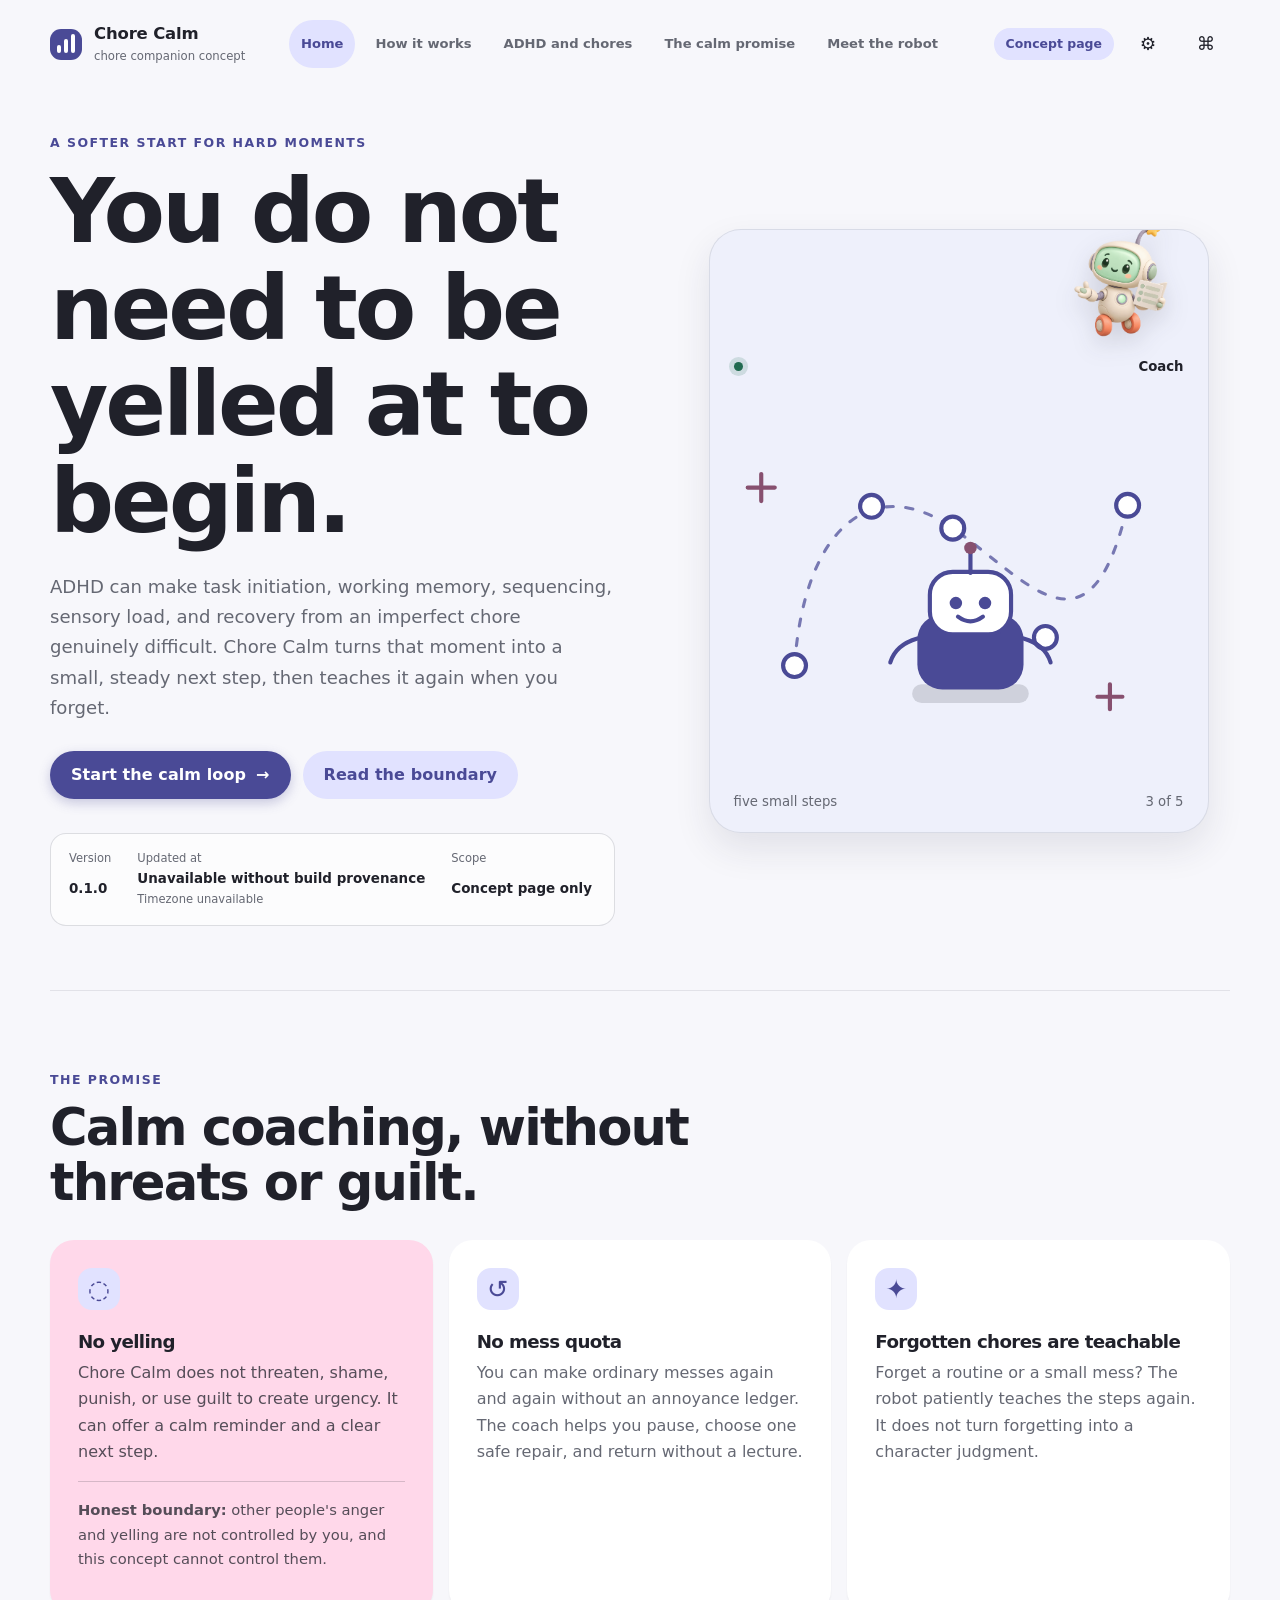
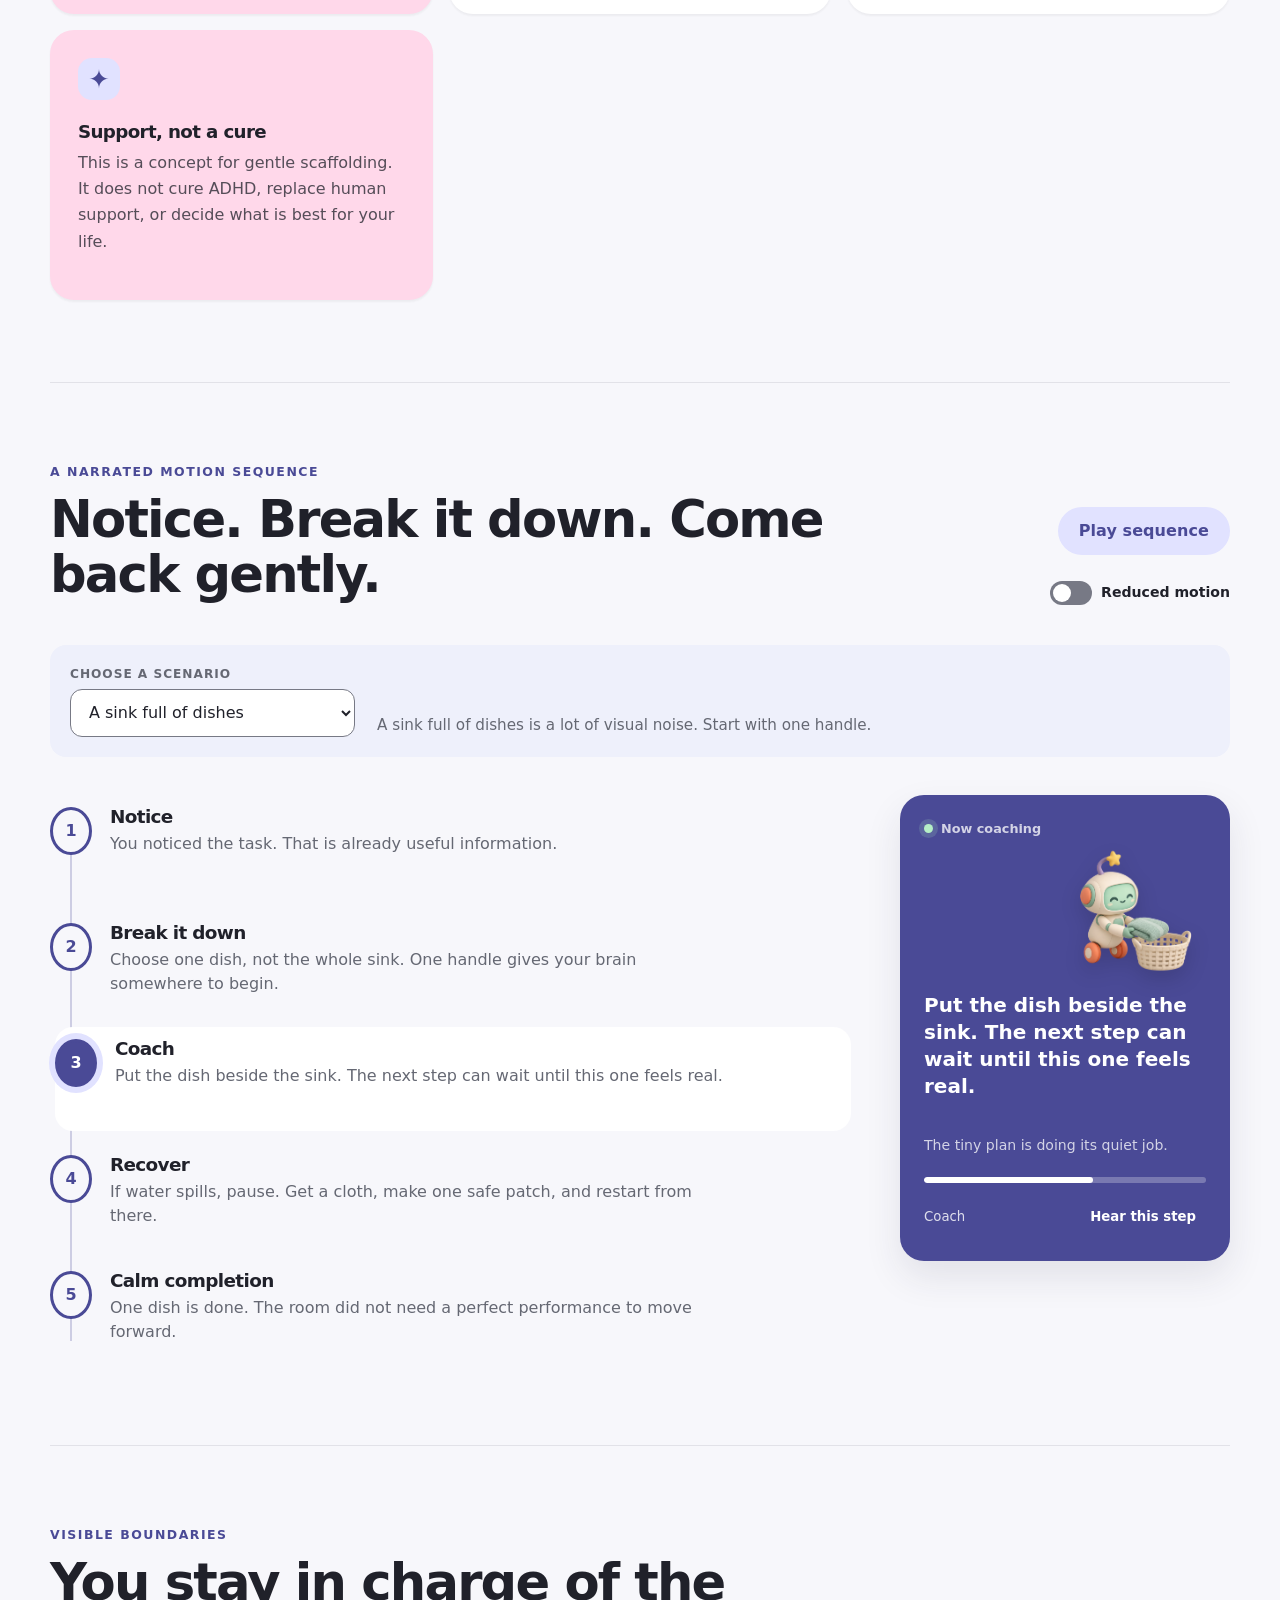
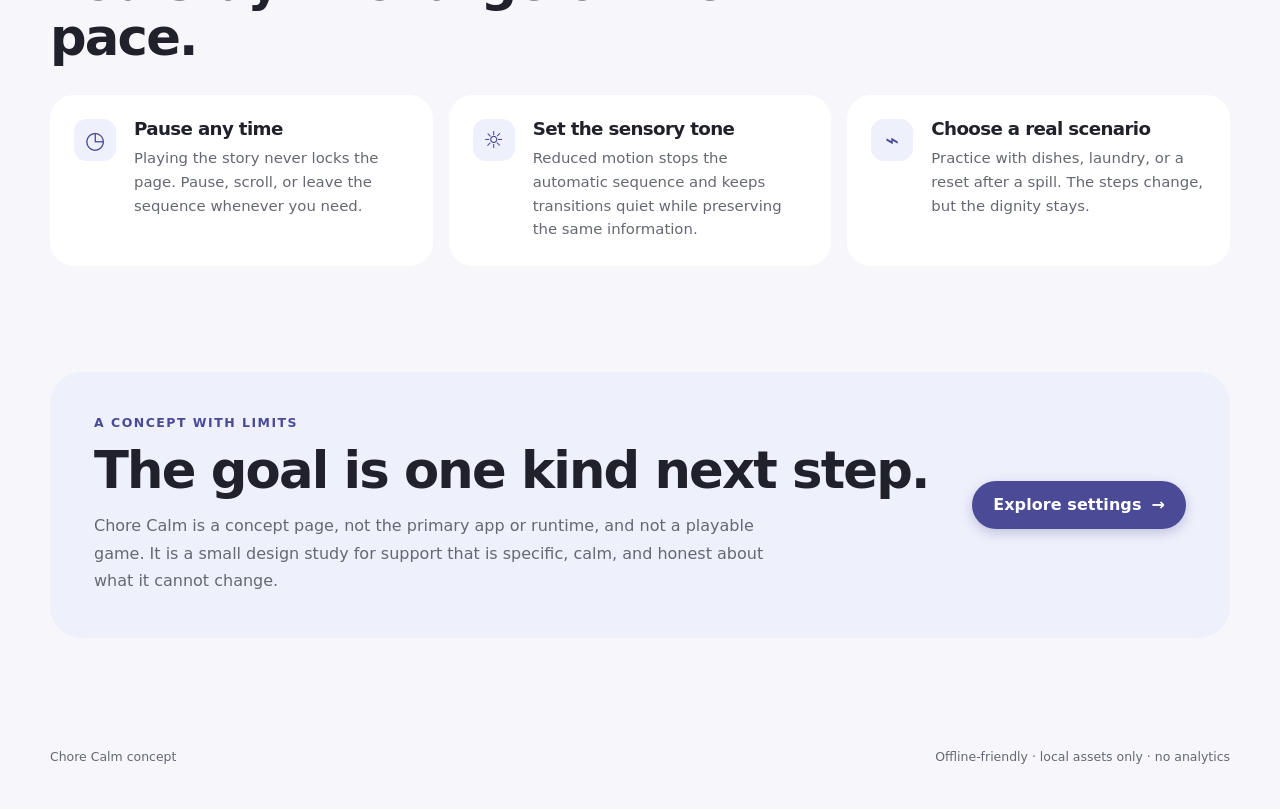
==== commit c43ae9a3: "Move home controls into registered components English: Move home-surface form controls into register" ====
--- a/index.html
+++ b/index.html
@@ -126,11 +126,11 @@
             </div>
             <div class="story-tools" role="group" aria-label="Motion controls">
               <md-button class="button button-tonal" id="play-story" aria-pressed="false">Play sequence</md-button>
-              <label class="switch-label"><input id="reduced-motion" type="checkbox" /><span class="switch-track" aria-hidden="true"><span></span></span><span>Reduced motion</span></label>
+              <label class="switch-label"><md-switch id="reduced-motion" aria-label="Reduced motion"></md-switch><span>Reduced motion</span></label>
             </div>
           </div>
           <div class="scenario-bar">
-            <label for="scenario-select"><span class="field-label">Choose a scenario</span><select id="scenario-select"></select></label>
+            <label for="scenario-select"><span class="field-label">Choose a scenario</span><md-select id="scenario-select" aria-label="Choose a scenario"></md-select></label>
             <p id="scenario-description">A sink full of dishes is a lot of visual noise. Start with one handle.</p>
           </div>
           <div class="story-layout">
@@ -189,26 +189,26 @@
       <div class="dialog-header"><div><p class="eyebrow">Personalize this concept</p><h2 id="settings-title">Settings</h2></div><md-icon-button class="icon-button close-dialog" aria-label="Close settings">×</md-icon-button></div>
       <div class="dialog-scroll">
         <section class="settings-group" aria-labelledby="language-settings-title"><h3 id="language-settings-title">Language and tone</h3>
-          <label class="field-row" for="language-mode"><span><strong>Language mode</strong><small>English, Cantonese, or both</small></span><select id="language-mode"><option value="en">English</option><option value="zh">廣東話</option><option value="bilingual">Bilingual / 雙語</option></select></label>
-          <label class="field-row" for="english-funny"><span><strong>English tone</strong><small>Level 1 is steady, level 5 is playful</small></span><input id="english-funny" type="range" min="1" max="5" value="5" /></label>
-          <label class="field-row" for="cantonese-funny"><span><strong>Cantonese tone</strong><small>Level 1 is steady, level 5 is playful</small></span><input id="cantonese-funny" type="range" min="1" max="5" value="5" /></label>
-          <label class="switch-label full-row"><input id="show-emojis" type="checkbox" checked /><span class="switch-track" aria-hidden="true"><span></span></span><span>Show decorative emojis in messages</span></label>
+          <label class="field-row" for="language-mode"><span><strong>Language mode</strong><small>English, Cantonese, or both</small></span><md-select id="language-mode" aria-label="Language mode"><option value="en">English</option><option value="zh">廣東話</option><option value="bilingual">Bilingual / 雙語</option></md-select></label>
+          <label class="field-row" for="english-funny"><span><strong>English tone</strong><small>Level 1 is steady, level 5 is playful</small></span><md-slider id="english-funny" min="1" max="5" value="5" aria-label="English tone"></md-slider></label>
+          <label class="field-row" for="cantonese-funny"><span><strong>Cantonese tone</strong><small>Level 1 is steady, level 5 is playful</small></span><md-slider id="cantonese-funny" min="1" max="5" value="5" aria-label="Cantonese tone"></md-slider></label>
+          <label class="switch-label full-row"><md-switch id="show-emojis" checked aria-label="Show decorative emojis in messages"></md-switch><span>Show decorative emojis in messages</span></label>
         </section>
         <section class="settings-group" aria-labelledby="appearance-settings-title"><h3 id="appearance-settings-title">Appearance</h3>
-          <label class="field-row" for="theme-mode"><span><strong>Theme</strong><small>Stored on this device</small></span><select id="theme-mode"><option value="system">Use device setting</option><option value="light">Light</option><option value="dark">Dark</option></select></label>
+          <label class="field-row" for="theme-mode"><span><strong>Theme</strong><small>Stored on this device</small></span><md-select id="theme-mode" aria-label="Theme"><option value="system">Use device setting</option><option value="light">Light</option><option value="dark">Dark</option></md-select></label>
           <md-button class="button button-outlined full-row" id="reset-panel">Reset panel layout</md-button>
         </section>
         <section class="settings-group" aria-labelledby="narration-settings-title"><h3 id="narration-settings-title">Narration</h3>
-          <label class="switch-label full-row"><input id="narration-enabled" type="checkbox" /><span class="switch-track" aria-hidden="true"><span></span></span><span>Enable spoken coaching (off by default)</span></label>
-          <label class="field-row" for="narration-language"><span><strong>Narration language</strong><small>Both speaks English, then Cantonese</small></span><select id="narration-language"><option value="en">English</option><option value="zh">廣東話</option><option value="both">Both / 兩種</option></select></label>
-          <label class="field-row" for="english-voice"><span><strong>English voice</strong><small>Choose automatically uses the available voice</small></span><select id="english-voice"><option value="auto">Choose automatically</option></select></label>
-          <label class="field-row" for="cantonese-voice"><span><strong>Cantonese voice</strong><small>Uses a local Cantonese voice when available</small></span><select id="cantonese-voice"><option value="auto">Choose automatically</option></select></label>
-          <label class="field-row" for="speech-rate"><span><strong>Rate</strong><small id="speech-rate-value">1.0</small></span><input id="speech-rate" type="range" min="0.5" max="2" step="0.1" value="1" /></label>
-          <label class="field-row" for="speech-pitch"><span><strong>Pitch</strong><small id="speech-pitch-value">1.0</small></span><input id="speech-pitch" type="range" min="0.5" max="2" step="0.1" value="1" /></label>
+          <label class="switch-label full-row"><md-switch id="narration-enabled" aria-label="Enable spoken coaching"></md-switch><span>Enable spoken coaching (off by default)</span></label>
+          <label class="field-row" for="narration-language"><span><strong>Narration language</strong><small>Both speaks English, then Cantonese</small></span><md-select id="narration-language" aria-label="Narration language"><option value="en">English</option><option value="zh">廣東話</option><option value="both">Both / 兩種</option></md-select></label>
+          <label class="field-row" for="english-voice"><span><strong>English voice</strong><small>Choose automatically uses the available voice</small></span><md-select id="english-voice" aria-label="English voice"><option value="auto">Choose automatically</option></md-select></label>
+          <label class="field-row" for="cantonese-voice"><span><strong>Cantonese voice</strong><small>Uses a local Cantonese voice when available</small></span><md-select id="cantonese-voice" aria-label="Cantonese voice"><option value="auto">Choose automatically</option></md-select></label>
+          <label class="field-row" for="speech-rate"><span><strong>Rate</strong><small id="speech-rate-value">1.0</small></span><md-slider id="speech-rate" min="0.5" max="2" step="0.1" value="1" aria-label="Speech rate"></md-slider></label>
+          <label class="field-row" for="speech-pitch"><span><strong>Pitch</strong><small id="speech-pitch-value">1.0</small></span><md-slider id="speech-pitch" min="0.5" max="2" step="0.1" value="1" aria-label="Speech pitch"></md-slider></label>
         </section>
         <section class="settings-group" aria-labelledby="privacy-settings-title"><h3 id="privacy-settings-title">Local privacy</h3>
           <p class="settings-copy">This page makes no network calls. A vocabulary file is read locally and only a validated local copy can be stored in this browser. Do not upload a file containing sensitive information on a shared device.</p>
-          <label class="file-picker full-row" for="vocabulary-file"><span class="button button-outlined">Choose local JSON</span><input id="vocabulary-file" type="file" accept="application/json,.json" /><span id="vocabulary-status">No file loaded</span></label>
+          <div class="file-picker full-row"><md-file-picker id="vocabulary-file" accept="application/json,.json" label="Choose local JSON" aria-label="Choose local JSON"></md-file-picker><span id="vocabulary-status">No file loaded</span></div>
           <md-button class="text-button full-row" id="clear-vocabulary">Clear local vocabulary</md-button>
         </section>
       </div>
@@ -217,7 +217,7 @@
 
     <dialog class="surface-dialog palette-dialog" id="palette-dialog" aria-labelledby="palette-title">
       <div class="dialog-header"><div><p class="eyebrow">Quick navigation</p><h2 id="palette-title">Command palette</h2></div><md-icon-button class="icon-button close-dialog" aria-label="Close command palette">×</md-icon-button></div>
-      <label class="palette-search" for="palette-input"><span aria-hidden="true">⌕</span><input id="palette-input" type="search" placeholder="Search controls and sections" autocomplete="off" /></label>
+      <label class="palette-search" for="palette-input"><span aria-hidden="true">⌕</span><md-search id="palette-input" placeholder="Search controls and sections" autocomplete="off" aria-label="Search controls and sections"></md-search></label>
       <ul class="palette-results" id="palette-results" role="listbox" aria-label="Command results"></ul>
       <p class="palette-hint"><kbd>↑</kbd><kbd>↓</kbd> to move · <kbd>Enter</kbd> to open · <kbd>Esc</kbd> to close</p>
     </dialog>
--- a/styles.css
+++ b/styles.css
@@ -51,10 +51,10 @@
 * { box-sizing: border-box; }
 html { scroll-behavior: smooth; }
 body { margin: 0; background: var(--bg); color: var(--ink); }
-button, md-button, md-link, md-icon-button, md-step-marker, input, select { font: inherit; }
-button, md-button, md-icon-button, md-step-marker, select, input[type="range"], input[type="checkbox"], .file-picker { min-height: 48px; }
-button, md-button, md-icon-button, md-step-marker, select, .file-picker { cursor: pointer; }
-button:focus-visible, md-button:focus-visible, md-icon-button:focus-visible, md-step-marker:focus-visible, a:focus-visible, select:focus-visible, input:focus-visible, .file-picker:focus-within { outline: none; box-shadow: var(--focus); }
+button, md-button, md-link, md-icon-button, md-step-marker, md-select, md-slider, md-switch, md-file-picker, md-search, input, select { font: inherit; }
+button, md-button, md-icon-button, md-step-marker, md-select, md-slider, md-switch, md-file-picker, md-search, select, input[type="range"], input[type="checkbox"], .file-picker { min-height: 48px; }
+button, md-button, md-icon-button, md-step-marker, md-select, md-slider, md-switch, md-file-picker, md-search, select, .file-picker { cursor: pointer; }
+button:focus-visible, md-button:focus-visible, md-link:focus-visible, md-icon-button:focus-visible, md-step-marker:focus-visible, md-select:focus-visible, md-slider:focus-visible, md-switch:focus-visible, md-file-picker:focus-visible, md-search:focus-visible, a:focus-visible, select:focus-visible, input:focus-visible, .file-picker:focus-within { outline: none; box-shadow: var(--focus); }
 a { color: inherit; }
 .skip-link { position: fixed; z-index: 20; left: 16px; top: -60px; padding: 12px 16px; background: var(--primary); color: var(--on-primary); border-radius: 12px; text-decoration: none; }
 .skip-link:focus { top: 16px; }
@@ -78,8 +78,8 @@
 .provenance-card { display: flex; flex-wrap: wrap; gap: 17px 26px; padding: 16px 18px; border: 1px solid color-mix(in srgb, var(--outline) 24%, transparent); border-radius: var(--radius-md); background: color-mix(in srgb, var(--surface) 60%, transparent); }.provenance-card > div { display: grid; gap: 2px; }.meta-label { color: var(--muted); font-size: 0.72rem; }.provenance-card strong { font-size: 0.84rem; font-weight: 700; }
 .hero-visual { display: grid; place-items: center; }.orbital-card { width: min(100%, 500px); overflow: hidden; border: 1px solid color-mix(in srgb, var(--outline) 18%, transparent); border-radius: var(--radius-xl); background: var(--surface-container); box-shadow: var(--shadow); }.orbital-label, .orbital-footer { display: flex; align-items: center; justify-content: space-between; padding: 20px 24px; color: var(--muted); font-size: 0.83rem; }.orbital-label { color: var(--ink); font-weight: 750; }.status-dot { display: inline-block; width: 9px; height: 9px; margin-right: 8px; border-radius: 50%; background: var(--success); box-shadow: 0 0 0 5px color-mix(in srgb, var(--success) 16%, transparent); }.orbital-art { display: block; width: 100%; height: auto; padding: 0 20px; }.orbit-path { fill: none; stroke: var(--primary); stroke-dasharray: 7 12; stroke-linecap: round; stroke-width: 3; opacity: .72; animation: draw-path 4s ease-in-out infinite alternate; }.path-node { fill: var(--surface); stroke: var(--primary); stroke-width: 4; animation: node-breathe 2.6s ease-in-out infinite; }.node-two { animation-delay: .25s; }.node-three { animation-delay: .5s; }.node-four { animation-delay: .75s; }.node-five { animation-delay: 1s; }.robot { transform-box: fill-box; transform-origin: center; animation: robot-float 3.8s ease-in-out infinite; }.robot-shadow { fill: color-mix(in srgb, var(--ink) 15%, transparent); }.robot-body { fill: var(--primary); }.robot-head { fill: var(--surface); stroke: var(--primary); stroke-width: 4; }.robot-eye { fill: var(--primary); }.robot-smile, .robot-antenna, .robot-arm { fill: none; stroke: var(--primary); stroke-linecap: round; stroke-width: 4; }.robot-light { fill: var(--tertiary); }.sparkle path { fill: none; stroke: var(--tertiary); stroke-linecap: round; stroke-width: 4; }.sparkle-one { animation: sparkle 2.5s ease-in-out infinite; }.sparkle-two { animation: sparkle 2.5s ease-in-out .8s infinite; }
 .promise-section, .story-section, .controls-section, .closing-section { padding-block: 82px; }.promise-section { border-top: 1px solid color-mix(in srgb, var(--outline) 16%, transparent); }.section-heading { max-width: 700px; margin-bottom: 30px; }.promise-grid { display: grid; grid-template-columns: repeat(3, 1fr); gap: 16px; }.promise-card { min-height: 270px; padding: 28px; border-radius: var(--radius-lg); background: var(--surface); box-shadow: 0 2px 2px color-mix(in srgb, var(--ink) 5%, transparent); }.promise-card-primary { background: var(--tertiary-soft); }.promise-card p { color: var(--muted); line-height: 1.65; }.promise-card-primary p { color: color-mix(in srgb, var(--ink) 76%, transparent); }.large-icon { display: inline-grid; place-items: center; width: 42px; height: 42px; margin-bottom: 22px; border-radius: 14px; background: var(--primary-soft); color: var(--primary); font-size: 1.6rem; }.boundary-note { padding-top: 16px; border-top: 1px solid color-mix(in srgb, var(--ink) 18%, transparent); font-size: .92rem; }
-.story-section { border-top: 1px solid color-mix(in srgb, var(--outline) 16%, transparent); }.story-header { display: flex; align-items: end; justify-content: space-between; gap: 24px; }.story-tools { display: flex; align-items: center; flex-wrap: wrap; justify-content: end; gap: 14px; }.switch-label { display: inline-flex; align-items: center; gap: 9px; min-height: 48px; color: var(--ink); font-size: .88rem; font-weight: 700; }.switch-label input { position: absolute; width: 1px; height: 1px; opacity: .01; }.switch-track { position: relative; display: inline-block; width: 42px; height: 24px; padding: 3px; border-radius: 99px; background: var(--outline); transition: background .2s ease; }.switch-track span { display: block; width: 18px; height: 18px; border-radius: 50%; background: white; transition: transform .2s ease; }.switch-label input:checked + .switch-track { background: var(--primary); }.switch-label input:checked + .switch-track span { transform: translateX(18px); }
-.scenario-bar { display: flex; align-items: end; gap: 22px; margin-top: 28px; padding: 20px; border-radius: var(--radius-md); background: var(--surface-container); }.scenario-bar label { display: grid; gap: 6px; min-width: min(100%, 285px); }.field-label { color: var(--muted); font-size: .76rem; font-weight: 800; text-transform: uppercase; letter-spacing: .08em; }.scenario-bar select, .field-row select { width: 100%; min-height: 48px; padding: 0 14px; border: 1px solid var(--outline); border-radius: 11px; background: var(--surface); color: var(--ink); }.scenario-bar p { margin: 0; color: var(--muted); font-size: .95rem; }
+.story-section { border-top: 1px solid color-mix(in srgb, var(--outline) 16%, transparent); }.story-header { display: flex; align-items: end; justify-content: space-between; gap: 24px; }.story-tools { display: flex; align-items: center; flex-wrap: wrap; justify-content: end; gap: 14px; }.switch-label { display: inline-flex; align-items: center; gap: 9px; min-height: 48px; color: var(--ink); font-size: .88rem; font-weight: 700; }.switch-label md-switch { flex: 0 0 42px; }
+.scenario-bar { display: flex; align-items: end; gap: 22px; margin-top: 28px; padding: 20px; border-radius: var(--radius-md); background: var(--surface-container); }.scenario-bar label { display: grid; gap: 6px; min-width: min(100%, 285px); }.field-label { color: var(--muted); font-size: .76rem; font-weight: 800; text-transform: uppercase; letter-spacing: .08em; }.scenario-bar md-select, .field-row md-select { width: 100%; min-height: 48px; }.scenario-bar p { margin: 0; color: var(--muted); font-size: .95rem; }
 .story-layout { display: grid; grid-template-columns: minmax(0, 1fr) 330px; gap: 54px; align-items: start; margin-top: 38px; }.story-rail { position: relative; }.rail-line { position: absolute; left: 20px; top: 22px; bottom: 22px; width: 2px; background: color-mix(in srgb, var(--primary) 24%, transparent); }.story-steps { display: grid; gap: 12px; position: relative; list-style: none; margin: 0; padding: 0; }.story-step { display: grid; grid-template-columns: 42px 1fr; gap: 18px; align-items: start; min-height: 104px; padding: 12px 14px 18px 0; border-radius: 18px; transition: background .28s ease, transform .28s ease; }.story-step.is-current { background: var(--surface); transform: translateX(5px); }.step-marker { display: grid; place-items: center; width: 42px; height: 42px; border: 3px solid var(--primary); border-radius: 50%; background: var(--bg); color: var(--primary); font-weight: 800; z-index: 1; }.story-step.is-current .step-marker { background: var(--primary); color: var(--on-primary); box-shadow: 0 0 0 6px var(--primary-soft); }.story-step h3 { margin: 0 0 5px; font-size: 1.15rem; }.story-step p { max-width: 620px; margin: 0; color: var(--muted); }.story-step .secondary-copy { display: none; margin-top: 4px; font-size: .9rem; }.lang-zh .primary-copy { display: none; }.lang-zh .secondary-copy { display: block; }.lang-bilingual .secondary-copy { display: block; }
 .narration-card { position: sticky; top: 22px; padding: 24px; border-radius: var(--radius-lg); background: var(--primary); color: var(--on-primary); box-shadow: var(--shadow); }.narration-topline { color: color-mix(in srgb, var(--on-primary) 76%, transparent); font-size: .8rem; font-weight: 750; }.narration-card .status-dot { background: #b5efc6; box-shadow: 0 0 0 5px rgba(181,239,198,.16); }.narration-card p { min-height: 130px; margin: 28px 0 24px; font-size: 1.25rem; font-weight: 700; line-height: 1.35; }.narration-progress { height: 6px; overflow: hidden; border-radius: 99px; background: color-mix(in srgb, var(--on-primary) 26%, transparent); }.narration-progress span { display: block; width: 20%; height: 100%; border-radius: inherit; background: var(--on-primary); transition: width .3s ease; }.narration-footer { display: flex; align-items: center; justify-content: space-between; gap: 12px; margin-top: 14px; color: color-mix(in srgb, var(--on-primary) 82%, transparent); font-size: .83rem; }.narration-footer .text-button { color: var(--on-primary); }
 .controls-section { border-top: 1px solid color-mix(in srgb, var(--outline) 16%, transparent); }.control-grid { display: grid; grid-template-columns: repeat(3, 1fr); gap: 16px; }.control-card { display: flex; gap: 18px; padding: 24px; border-radius: var(--radius-lg); background: var(--surface); }.control-card p { margin-bottom: 0; color: var(--muted); font-size: .93rem; line-height: 1.6; }.control-card-icon { display: grid; place-items: center; flex: 0 0 42px; width: 42px; height: 42px; border-radius: 13px; background: var(--surface-container); color: var(--primary); font-size: 1.45rem; }.closing-section { padding-top: 24px; }.closing-card { display: flex; align-items: center; justify-content: space-between; gap: 32px; padding: 44px; border-radius: var(--radius-xl); background: var(--surface-container); }.closing-card p:not(.eyebrow) { max-width: 700px; margin: 0; color: var(--muted); line-height: 1.7; }.footer { display: flex; justify-content: space-between; gap: 20px; padding-block: 28px 42px; color: var(--muted); font-size: .78rem; }
@@ -98,13 +98,20 @@
 .palette-results md-button { display: flex; align-items: center; justify-content: space-between; width: 100%; min-height: 54px; padding: 0 14px; border: 0; border-radius: 12px; background: transparent; color: var(--ink); text-align: left; }
 .palette-results md-button:hover, .palette-results md-button[aria-selected="true"] { background: var(--primary-soft); }
 
-/* Marketing pages and registered local Lang gui component surfaces. */
+/* Registered form primitives keep browser internals inside their design-system surfaces. */
+md-select, md-slider, md-search { display: block; width: 100%; }
+md-select, md-slider, md-search, md-file-picker { min-height: 48px; }
+md-switch, md-file-picker { display: inline-flex; align-items: center; }
+.field-row md-slider, .field-row md-select { width: 100%; }
+.palette-search md-search { min-height: 52px; }
+
+/* Marketing pages and registered local Material Design 3 component surfaces. */
 md-button, md-link, md-icon-button { font: inherit; }
 md-button, md-link, md-icon-button { display: inline-flex; align-items: center; justify-content: center; cursor: pointer; }
 md-link { color: inherit; text-decoration: none; }
 md-button:focus-visible, md-link:focus-visible, md-icon-button:focus-visible { outline: none; box-shadow: var(--focus); }
 md-card { display: block; }
-.page-nav { display: flex; align-items: center; gap: 8px; flex-wrap: wrap; }
+.page-nav { display: flex; align-items: center; gap: 8px; flex-wrap: nowrap; min-width: 0; max-width: 100%; overflow-x: auto; overflow-y: hidden; white-space: nowrap; scrollbar-width: thin; scrollbar-color: var(--primary) var(--surface-container); }
 .page-nav md-link { min-height: 48px; padding: 10px 12px; border-radius: 999px; color: var(--muted); font-size: .82rem; font-weight: 750; }
 .page-nav md-link:hover, .page-nav md-link[aria-current="page"] { color: var(--primary); background: var(--primary-soft); }
 .marketing-page { padding-bottom: 70px; }
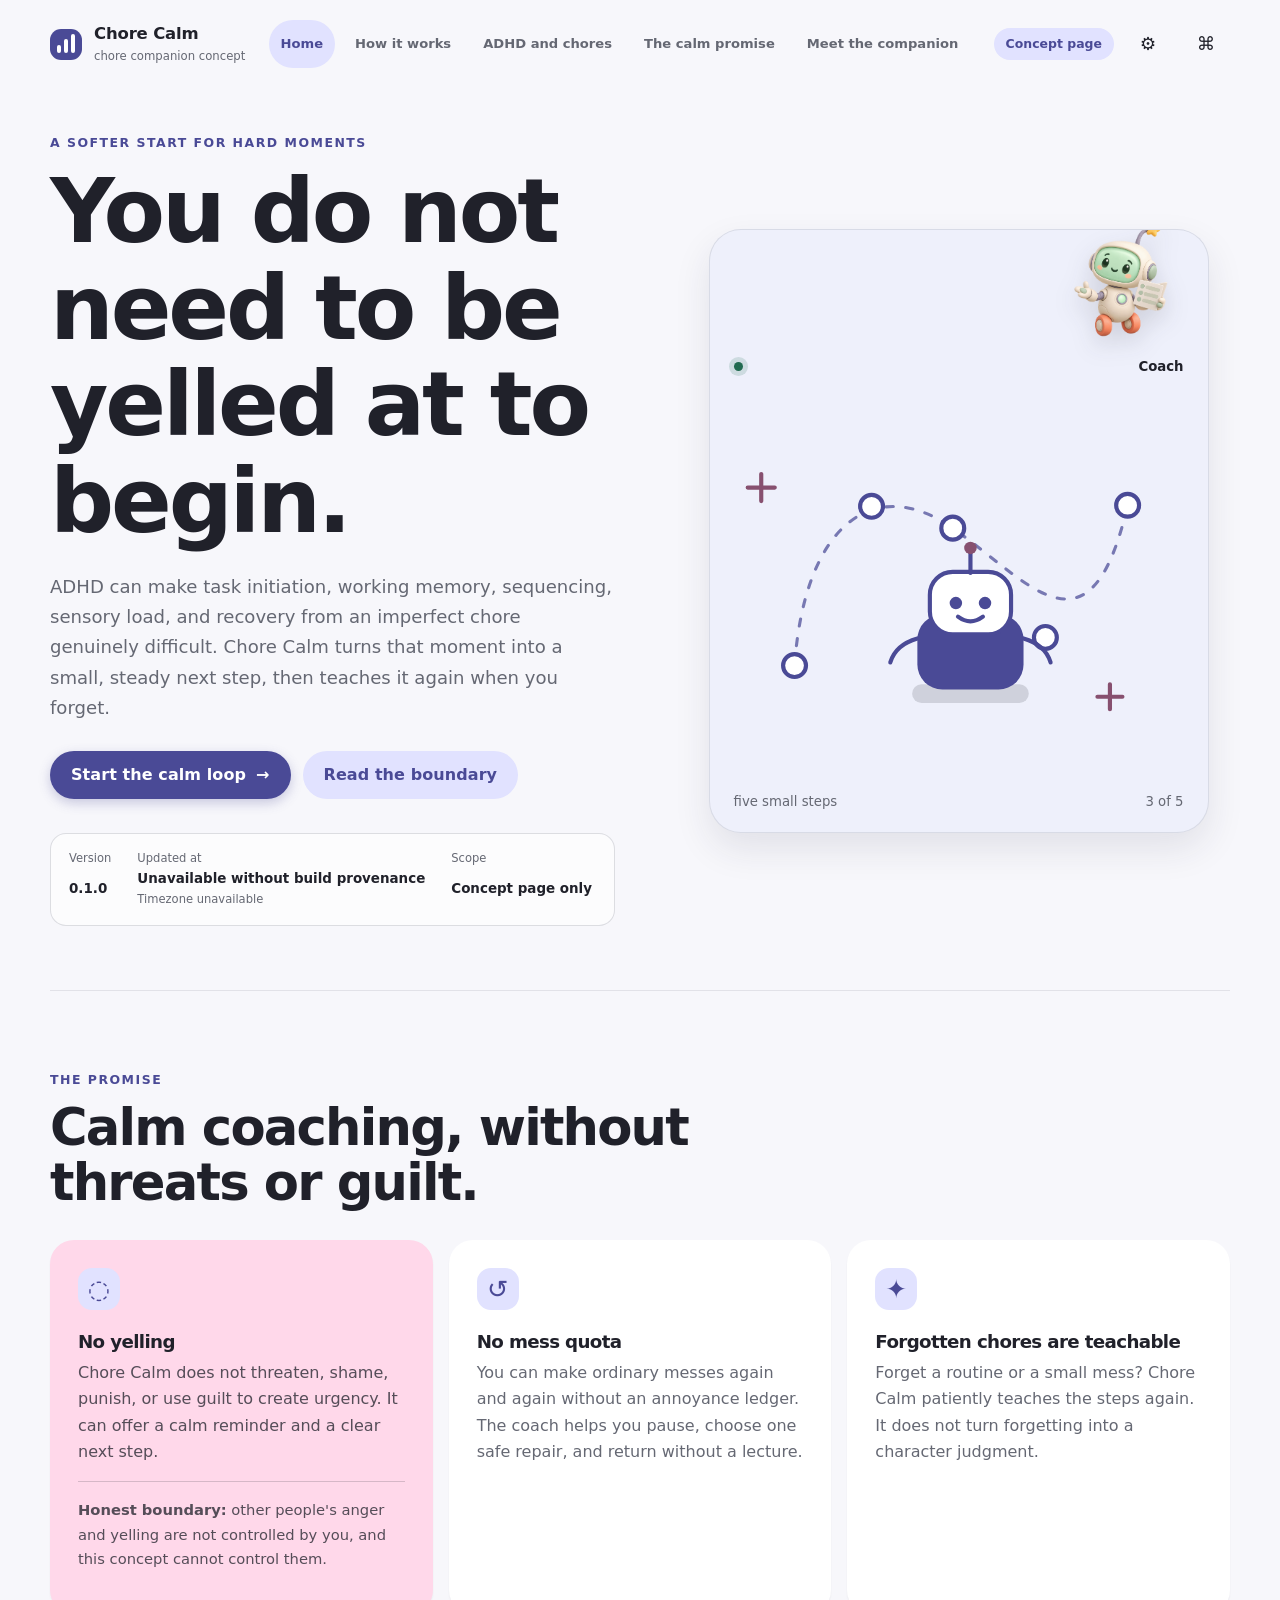
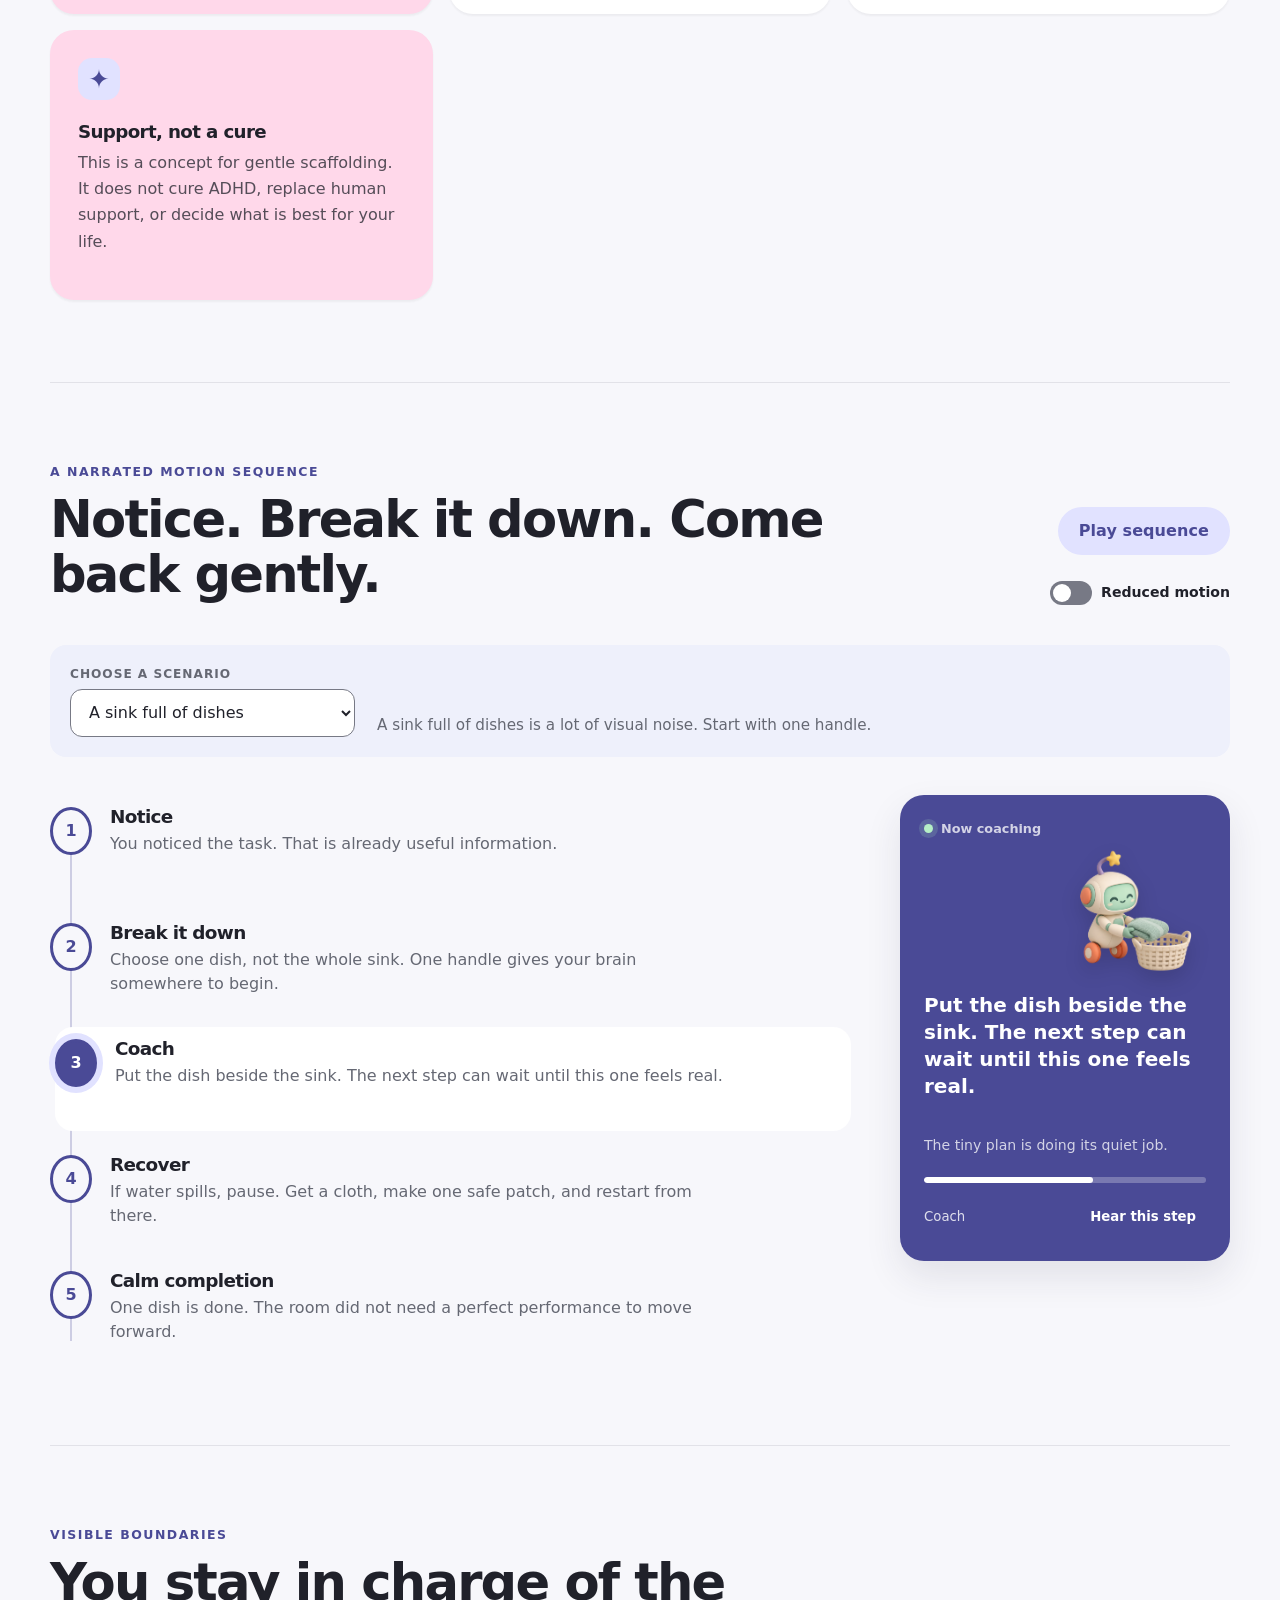
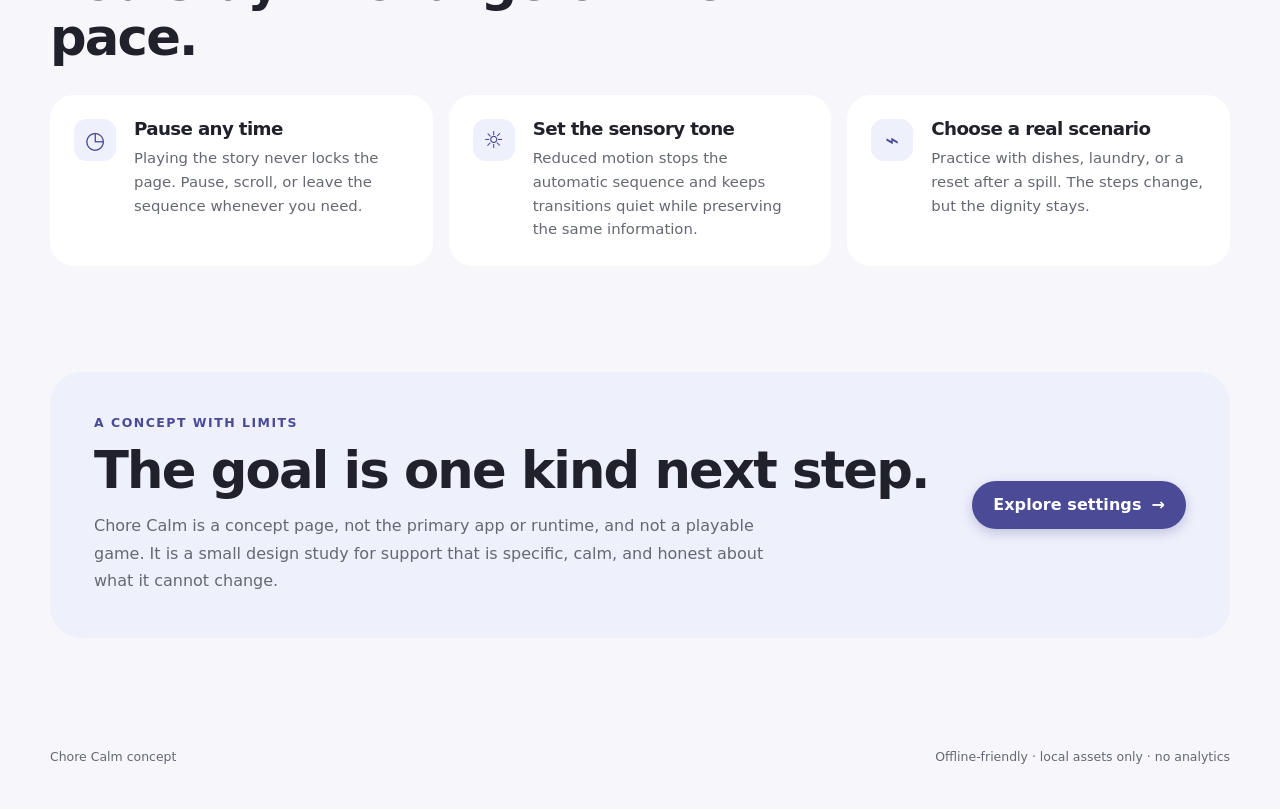
==== commit 60c36063: "Sanitize public companion wording English: Sanitize public companion wording after the full vocabula" ====
--- a/index.html
+++ b/index.html
@@ -31,7 +31,7 @@
             <small>chore companion concept</small>
           </span>
         </md-link>
-        <nav class="page-nav" aria-label="Marketing pages"><md-link href="index.html" aria-current="page">Home</md-link><md-link href="how-it-works.html">How it works</md-link><md-link href="adhd-and-chores.html">ADHD and chores</md-link><md-link href="calm-promise.html">The calm promise</md-link><md-link href="about-robot.html">Meet the robot</md-link></nav>
+        <nav class="page-nav" aria-label="Marketing pages"><md-link href="index.html" aria-current="page">Home</md-link><md-link href="how-it-works.html">How it works</md-link><md-link href="adhd-and-chores.html">ADHD and chores</md-link><md-link href="calm-promise.html">The calm promise</md-link><md-link href="about-robot.html">Meet the companion</md-link></nav>
         <div class="top-actions">
           <span class="concept-chip">Concept page</span>
           <md-icon-button class="icon-button" id="open-settings" aria-label="Open settings" aria-haspopup="dialog" aria-controls="settings-dialog" title="Open settings">⚙</md-icon-button>
@@ -108,7 +108,7 @@
             <article class="promise-card">
               <span class="large-icon" aria-hidden="true">✦</span>
               <h3>Forgotten chores are teachable</h3>
-              <p>Forget a routine or a small mess? The robot patiently teaches the steps again. It does not turn forgetting into a character judgment.</p>
+              <p>Forget a routine or a small mess? Chore Calm patiently teaches the steps again. It does not turn forgetting into a character judgment.</p>
             </article>
             <article class="promise-card promise-card-primary">
               <span class="large-icon" aria-hidden="true">✦</span>
